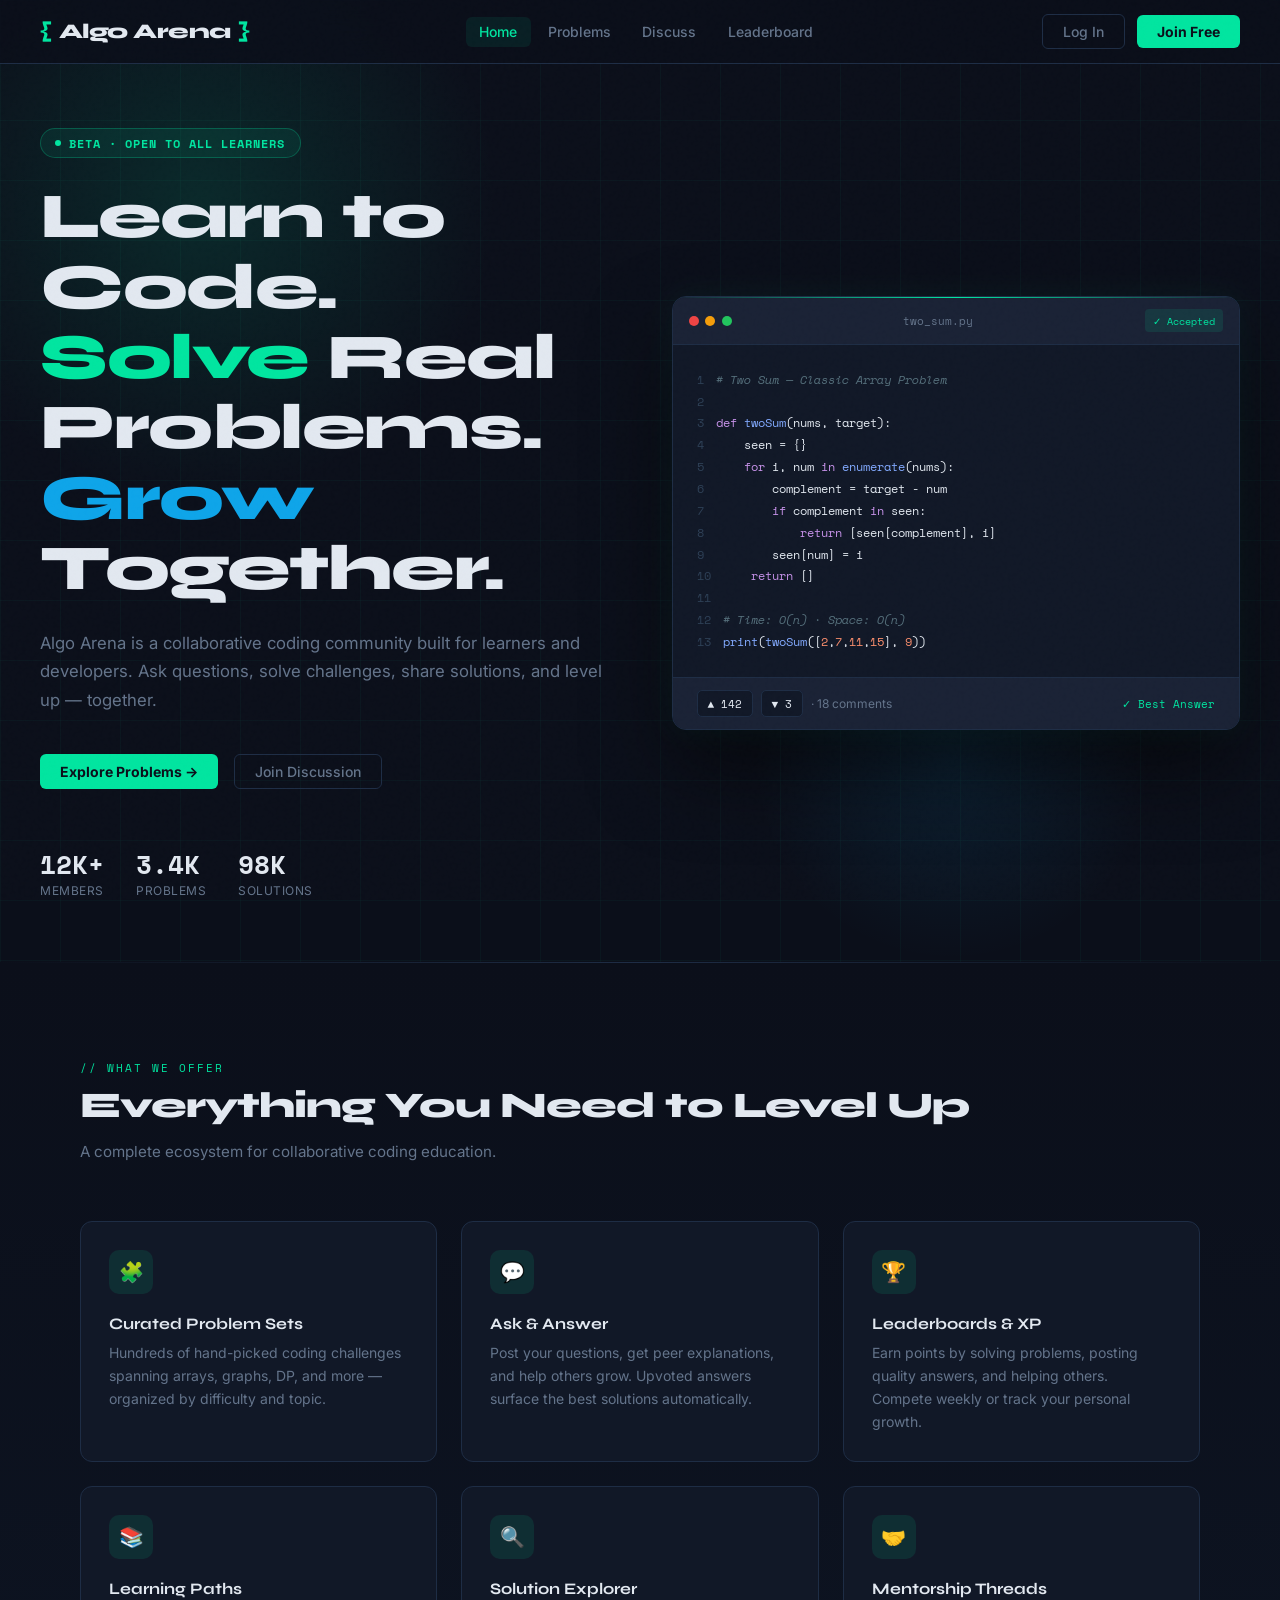
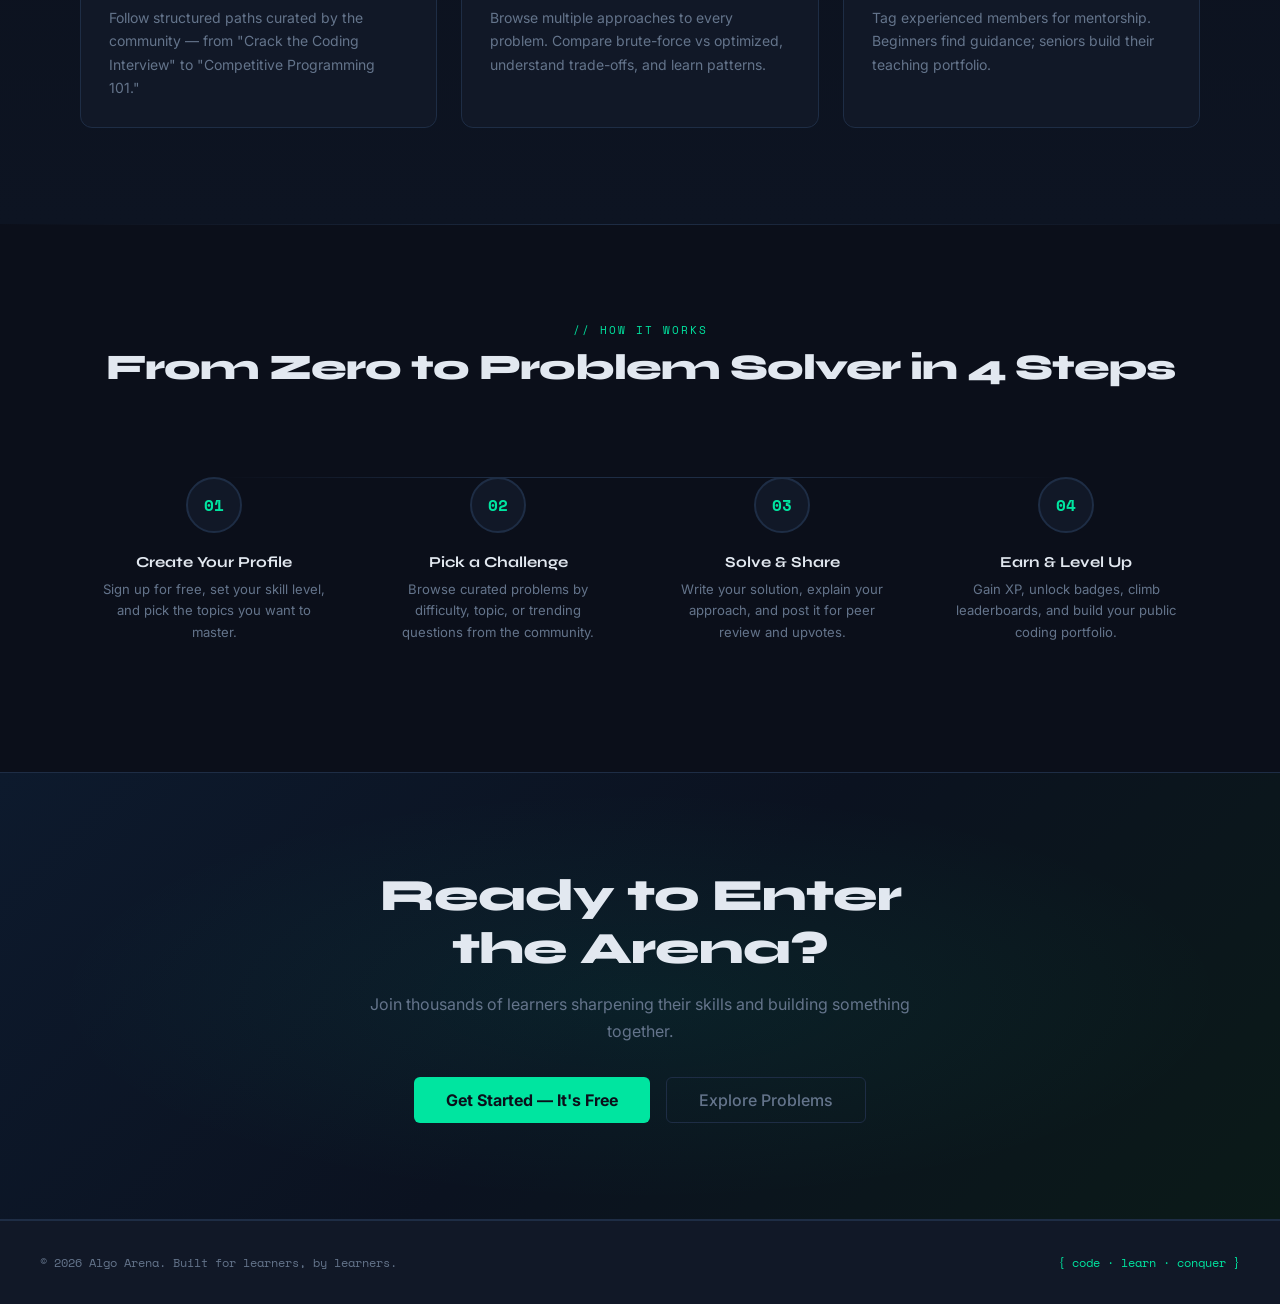
==== index.html @ a16370f0 "Initial commit" ====
<!DOCTYPE html>
<html lang="en">
<head>
  <meta charset="UTF-8"/>
  <meta name="viewport" content="width=device-width, initial-scale=1.0"/>
  <title>Algo Arena — Learn. Code. Conquer.</title>
  <link rel="stylesheet" href="shared.css"/>
  <style>
    /* HERO */
    .hero {
      min-height: 100vh;
      display: flex; align-items: center;
      padding: 8rem 2.5rem 4rem;
      position: relative; overflow: hidden;
    }
    .hero::after {
      content: '';
      position: absolute; inset: 0;
      background-image:
        linear-gradient(rgba(0,229,160,.04) 1px, transparent 1px),
        linear-gradient(90deg, rgba(0,229,160,.04) 1px, transparent 1px);
      background-size: 60px 60px;
      animation: gridShift 20s linear infinite;
    }
    .hero-glow {
      position: absolute; width: 600px; height: 600px; border-radius: 50%;
      background: radial-gradient(circle, rgba(0,229,160,.12) 0%, transparent 70%);
      top: -100px; left: -100px; animation: pulse 6s ease-in-out infinite;
    }
    .hero-glow2 {
      position: absolute; width: 400px; height: 400px; border-radius: 50%;
      background: radial-gradient(circle, rgba(14,165,233,.1) 0%, transparent 70%);
      bottom: 0; right: 10%; animation: pulse 8s ease-in-out infinite reverse;
    }
    .hero-inner {
      position: relative; z-index: 2;
      max-width: 1200px; margin: 0 auto;
      display: grid; grid-template-columns: 1fr 1fr; gap: 4rem; align-items: center;
    }
    .hero-badge {
      display: inline-flex; align-items: center; gap: .5rem;
      background: rgba(0,229,160,.08); border: 1px solid rgba(0,229,160,.25);
      color: var(--accent); padding: .35rem .9rem; border-radius: 99px;
      font-size: .75rem; font-family: 'Space Mono', monospace;
      font-weight: 700; letter-spacing: 1px; text-transform: uppercase;
      margin-bottom: 1.5rem; animation: fadeUp .6s ease both;
    }
    .badge-dot { width: 6px; height: 6px; border-radius: 50%; background: var(--accent); animation: blink 1.5s infinite; }
    h1 {
      font-family: 'Syne', sans-serif;
      font-size: clamp(2.5rem, 5vw, 4rem);
      font-weight: 800; line-height: 1.1; letter-spacing: -1.5px;
      animation: fadeUp .7s ease .1s both;
    }
    h1 .c1 { color: var(--accent); }
    h1 .c2 { color: var(--accent2); }
    .hero-sub {
      color: var(--muted); font-size: 1.05rem; line-height: 1.7;
      margin: 1.5rem 0 2.5rem; animation: fadeUp .7s ease .2s both;
    }
    .hero-cta { display: flex; gap: 1rem; flex-wrap: wrap; animation: fadeUp .7s ease .3s both; }
    .hero-stats {
      display: flex; gap: 2rem; margin-top: 3.5rem;
      animation: fadeUp .7s ease .4s both;
    }
    .stat-num {
      font-family: 'Space Mono', monospace; font-size: 1.6rem;
      font-weight: 700; color: var(--text);
    }
    .stat-label { font-size: .75rem; color: var(--muted); letter-spacing: .5px; text-transform: uppercase; }

    /* CODE CARD */
    .code-card {
      background: var(--surface); border: 1px solid var(--border);
      border-radius: 14px; overflow: hidden;
      box-shadow: var(--card-glow), 0 40px 80px rgba(0,0,0,.5);
      animation: fadeUp .8s ease .2s both; position: relative;
    }
    .code-card::before {
      content: ''; position: absolute; top: 0; left: 0; right: 0; height: 1px;
      background: linear-gradient(90deg, transparent, var(--accent), transparent);
    }
    .code-header {
      display: flex; align-items: center; justify-content: space-between;
      padding: .75rem 1rem; background: var(--surface2); border-bottom: 1px solid var(--border);
    }
    .code-dots { display: flex; gap: .4rem; }
    .code-dot { width: 10px; height: 10px; border-radius: 50%; }
    .dot-r { background: #ef4444; } .dot-y { background: #f59e0b; } .dot-g { background: #22c55e; }
    .code-title { font-family: 'Space Mono', monospace; font-size: .7rem; color: var(--muted); }
    .code-tag {
      font-size: .65rem; font-family: 'Space Mono', monospace;
      background: rgba(0,229,160,.1); color: var(--accent); padding: .2rem .5rem; border-radius: 4px;
    }
    .code-body { padding: 1.5rem; font-family: 'Space Mono', monospace; font-size: .78rem; line-height: 1.75; }
    .ln { color: #2d3f55; margin-right: .75rem; user-select: none; }
    .kw { color: #c792ea; } .fn { color: #82aaff; } .str { color: #c3e88d; }
    .num { color: #f78c6c; } .cm { color: #546e7a; font-style: italic; }
    .code-footer {
      padding: .75rem 1.5rem; background: var(--surface2); border-top: 1px solid var(--border);
      display: flex; align-items: center; justify-content: space-between;
    }
    .vote-bar { display: flex; gap: .5rem; align-items: center; font-size: .75rem; color: var(--muted); }
    .vote-btn {
      display: flex; align-items: center; gap: .25rem;
      background: var(--surface); border: 1px solid var(--border);
      color: var(--text); padding: .25rem .6rem; border-radius: 5px;
      font-size: .7rem; cursor: pointer; font-family: 'Space Mono', monospace; transition: all .2s;
    }
    .vote-btn.up:hover { border-color: var(--accent); color: var(--accent); }
    .vote-btn.down:hover { border-color: var(--danger); color: var(--danger); }
    .accepted-badge { font-size: .7rem; font-family: 'Space Mono', monospace; color: var(--accent); }

    /* FEATURES */
    .features-section { padding: 6rem 2.5rem; background: linear-gradient(180deg, var(--bg) 0%, #0d1422 100%); }
    .features-grid {
      display: grid; grid-template-columns: repeat(3, 1fr); gap: 1.5rem; margin-top: 3.5rem;
    }
    .feature-card {
      background: var(--surface); border: 1px solid var(--border);
      border-radius: 12px; padding: 1.75rem; position: relative; overflow: hidden;
      transition: transform .3s, border-color .3s, box-shadow .3s;
    }
    .feature-card:hover { transform: translateY(-4px); border-color: rgba(0,229,160,.3); box-shadow: var(--card-glow); }
    .feature-card::after {
      content: ''; position: absolute; top: 0; left: 0; right: 0; height: 2px;
      background: linear-gradient(90deg, var(--accent), var(--accent2));
      opacity: 0; transition: opacity .3s;
    }
    .feature-card:hover::after { opacity: 1; }
    .feature-icon {
      width: 44px; height: 44px; background: rgba(0,229,160,.1); border-radius: 10px;
      display: flex; align-items: center; justify-content: center; font-size: 1.25rem; margin-bottom: 1.25rem;
    }
    .feature-card h3 { font-family: 'Syne', sans-serif; font-size: 1rem; font-weight: 700; margin-bottom: .5rem; }
    .feature-card p { color: var(--muted); font-size: .875rem; line-height: 1.65; }

    /* HOW IT WORKS */
    .how-section { padding: 6rem 2.5rem; background: var(--bg); }
    .steps-grid {
      display: grid; grid-template-columns: repeat(4, 1fr); gap: 1rem;
      margin-top: 3.5rem; position: relative;
    }
    .steps-grid::before {
      content: ''; position: absolute; top: 32px; left: 12.5%; right: 12.5%; height: 1px;
      background: linear-gradient(90deg, transparent, var(--border), var(--border), transparent);
    }
    .step-card { text-align: center; padding: 2rem 1.25rem; }
    .step-num {
      width: 56px; height: 56px; border-radius: 50%;
      border: 2px solid var(--border); background: var(--surface);
      display: flex; align-items: center; justify-content: center;
      margin: 0 auto 1.25rem; font-family: 'Space Mono', monospace;
      font-size: 1rem; font-weight: 700; color: var(--accent); position: relative; z-index: 2;
      transition: all .3s;
    }
    .step-card:hover .step-num {
      background: var(--accent); color: var(--bg); border-color: var(--accent);
      box-shadow: 0 0 24px rgba(0,229,160,.4);
    }
    .step-card h3 { font-family: 'Syne', sans-serif; font-size: .95rem; font-weight: 700; margin-bottom: .5rem; }
    .step-card p { font-size: .82rem; color: var(--muted); line-height: 1.65; }

    /* CTA */
    .cta-section {
      padding: 6rem 2.5rem;
      background: linear-gradient(135deg, #0d1a2d 0%, #0b1220 50%, #0b1a18 100%);
      border-top: 1px solid var(--border); border-bottom: 1px solid var(--border);
      text-align: center; position: relative; overflow: hidden;
    }
    .cta-section::before {
      content: ''; position: absolute; inset: 0;
      background: radial-gradient(ellipse at center, rgba(0,229,160,.07) 0%, transparent 65%);
    }
    .cta-inner { position: relative; z-index: 2; max-width: 600px; margin: 0 auto; }
    .cta-section h2 {
      font-family: 'Syne', sans-serif; font-size: clamp(1.75rem, 3.5vw, 3rem);
      font-weight: 800; letter-spacing: -1px; margin-bottom: 1rem;
    }
    .cta-section p { color: var(--muted); font-size: 1rem; line-height: 1.7; margin-bottom: 2rem; }
    .cta-buttons { display: flex; gap: 1rem; justify-content: center; flex-wrap: wrap; }

    @media (max-width: 900px) {
      .hero-inner { grid-template-columns: 1fr; }
      .features-grid { grid-template-columns: 1fr; }
      .steps-grid { grid-template-columns: 1fr 1fr; }
      .steps-grid::before { display: none; }
    }
  </style>
</head>
<body>

<nav>
  <a href="index.html" class="nav-logo"><span class="bracket">{</span>Algo Arena<span class="bracket">}</span></a>
  <ul class="nav-links">
    <li><a href="index.html" class="active">Home</a></li>
    <li><a href="problems.html">Problems</a></li>
    <li><a href="discussions.html">Discuss</a></li>
    <li><a href="leaderboard.html">Leaderboard</a></li>
  </ul>
  <div class="nav-actions">
    <a href="login.html" class="btn btn-ghost">Log In</a>
    <a href="login.html" class="btn btn-primary">Join Free</a>
  </div>
</nav>

<!-- HERO -->
<section class="hero">
  <div class="hero-glow"></div>
  <div class="hero-glow2"></div>
  <div class="hero-inner">
    <div>
      <div class="hero-badge"><span class="badge-dot"></span> Beta · Open to All Learners</div>
      <h1>Learn to Code.<br><span class="c1">Solve</span> Real Problems.<br><span class="c2">Grow</span> Together.</h1>
      <p class="hero-sub">Algo Arena is a collaborative coding community built for learners and developers. Ask questions, solve challenges, share solutions, and level up — together.</p>
      <div class="hero-cta">
        <a href="problems.html" class="btn btn-primary">Explore Problems →</a>
        <a href="discussions.html" class="btn btn-ghost">Join Discussion</a>
      </div>
      <div class="hero-stats">
        <div><div class="stat-num">12K+</div><div class="stat-label">Members</div></div>
        <div><div class="stat-num">3.4K</div><div class="stat-label">Problems</div></div>
        <div><div class="stat-num">98K</div><div class="stat-label">Solutions</div></div>
      </div>
    </div>
    <div class="code-card">
      <div class="code-header">
        <div class="code-dots"><div class="code-dot dot-r"></div><div class="code-dot dot-y"></div><div class="code-dot dot-g"></div></div>
        <span class="code-title">two_sum.py</span>
        <span class="code-tag">✓ Accepted</span>
      </div>
      <div class="code-body">
        <div><span class="ln">1</span><span class="cm"># Two Sum — Classic Array Problem</span></div>
        <div><span class="ln">2</span></div>
        <div><span class="ln">3</span><span class="kw">def </span><span class="fn">twoSum</span>(nums, target):</div>
        <div><span class="ln">4</span>&nbsp;&nbsp;&nbsp;&nbsp;seen = {}</div>
        <div><span class="ln">5</span>&nbsp;&nbsp;&nbsp;&nbsp;<span class="kw">for </span>i, num <span class="kw">in </span><span class="fn">enumerate</span>(nums):</div>
        <div><span class="ln">6</span>&nbsp;&nbsp;&nbsp;&nbsp;&nbsp;&nbsp;&nbsp;&nbsp;complement = target - num</div>
        <div><span class="ln">7</span>&nbsp;&nbsp;&nbsp;&nbsp;&nbsp;&nbsp;&nbsp;&nbsp;<span class="kw">if </span>complement <span class="kw">in </span>seen:</div>
        <div><span class="ln">8</span>&nbsp;&nbsp;&nbsp;&nbsp;&nbsp;&nbsp;&nbsp;&nbsp;&nbsp;&nbsp;&nbsp;&nbsp;<span class="kw">return </span>[seen[complement], i]</div>
        <div><span class="ln">9</span>&nbsp;&nbsp;&nbsp;&nbsp;&nbsp;&nbsp;&nbsp;&nbsp;seen[num] = i</div>
        <div><span class="ln">10</span>&nbsp;&nbsp;&nbsp;&nbsp;<span class="kw">return </span>[]</div>
        <div><span class="ln">11</span></div>
        <div><span class="ln">12</span><span class="cm"># Time: O(n) · Space: O(n)</span></div>
        <div><span class="ln">13</span><span class="fn">print</span>(<span class="fn">twoSum</span>([<span class="num">2</span>,<span class="num">7</span>,<span class="num">11</span>,<span class="num">15</span>], <span class="num">9</span>))</div>
      </div>
      <div class="code-footer">
        <div class="vote-bar">
          <button class="vote-btn up">▲ 142</button>
          <button class="vote-btn down">▼ 3</button>
          <span>· 18 comments</span>
        </div>
        <div class="accepted-badge">✓ Best Answer</div>
      </div>
    </div>
  </div>
</section>

<div class="divider"></div>

<!-- FEATURES -->
<section class="features-section">
  <div class="container">
    <div class="section-label">// What We Offer</div>
    <h2 class="section-title">Everything You Need to Level Up</h2>
    <p class="section-sub">A complete ecosystem for collaborative coding education.</p>
    <div class="features-grid">
      <div class="feature-card"><div class="feature-icon">🧩</div><h3>Curated Problem Sets</h3><p>Hundreds of hand-picked coding challenges spanning arrays, graphs, DP, and more — organized by difficulty and topic.</p></div>
      <div class="feature-card"><div class="feature-icon">💬</div><h3>Ask & Answer</h3><p>Post your questions, get peer explanations, and help others grow. Upvoted answers surface the best solutions automatically.</p></div>
      <div class="feature-card"><div class="feature-icon">🏆</div><h3>Leaderboards & XP</h3><p>Earn points by solving problems, posting quality answers, and helping others. Compete weekly or track your personal growth.</p></div>
      <div class="feature-card"><div class="feature-icon">📚</div><h3>Learning Paths</h3><p>Follow structured paths curated by the community — from "Crack the Coding Interview" to "Competitive Programming 101."</p></div>
      <div class="feature-card"><div class="feature-icon">🔍</div><h3>Solution Explorer</h3><p>Browse multiple approaches to every problem. Compare brute-force vs optimized, understand trade-offs, and learn patterns.</p></div>
      <div class="feature-card"><div class="feature-icon">🤝</div><h3>Mentorship Threads</h3><p>Tag experienced members for mentorship. Beginners find guidance; seniors build their teaching portfolio.</p></div>
    </div>
  </div>
</section>

<div class="divider"></div>

<!-- HOW IT WORKS -->
<section class="how-section">
  <div class="container" style="text-align:center">
    <div class="section-label">// How It Works</div>
    <h2 class="section-title">From Zero to Problem Solver in 4 Steps</h2>
    <div class="steps-grid">
      <div class="step-card"><div class="step-num">01</div><h3>Create Your Profile</h3><p>Sign up for free, set your skill level, and pick the topics you want to master.</p></div>
      <div class="step-card"><div class="step-num">02</div><h3>Pick a Challenge</h3><p>Browse curated problems by difficulty, topic, or trending questions from the community.</p></div>
      <div class="step-card"><div class="step-num">03</div><h3>Solve & Share</h3><p>Write your solution, explain your approach, and post it for peer review and upvotes.</p></div>
      <div class="step-card"><div class="step-num">04</div><h3>Earn & Level Up</h3><p>Gain XP, unlock badges, climb leaderboards, and build your public coding portfolio.</p></div>
    </div>
  </div>
</section>

<!-- CTA -->
<div class="cta-section">
  <div class="cta-inner">
    <h2>Ready to Enter the Arena?</h2>
    <p>Join thousands of learners sharpening their skills and building something together.</p>
    <div class="cta-buttons">
      <a href="login.html" class="btn btn-primary" style="padding:.75rem 2rem;font-size:1rem;">Get Started — It's Free</a>
      <a href="problems.html" class="btn btn-ghost" style="padding:.75rem 2rem;font-size:1rem;">Explore Problems</a>
    </div>
  </div>
</div>

<footer>
  <div class="footer-bottom">
    <span>© 2026 Algo Arena. Built for learners, by learners.</span>
    <span style="color:var(--accent);">{ code · learn · conquer }</span>
  </div>
</footer>

</body>
</html>
---- shared.css ----
/* ─── GOOGLE FONTS ─────────────────────────── */
@import url('https://fonts.googleapis.com/css2?family=Space+Mono:wght@400;700&family=Syne:wght@400;600;700;800&family=Inter:wght@300;400;500&display=swap');

/* ─── RESET & VARIABLES ─────────────────────── */
*, *::before, *::after { margin: 0; padding: 0; box-sizing: border-box; }

:root {
  --bg:        #0b0f1a;
  --surface:   #111827;
  --surface2:  #1a2235;
  --border:    #1e2d45;
  --accent:    #00e5a0;
  --accent2:   #0ea5e9;
  --accent3:   #f59e0b;
  --danger:    #ef4444;
  --success:   #22c55e;
  --text:      #e2e8f0;
  --muted:     #64748b;
  --card-glow: 0 0 30px rgba(0,229,160,.06);
}

html { scroll-behavior: smooth; }

body {
  font-family: 'Inter', sans-serif;
  background: var(--bg);
  color: var(--text);
  overflow-x: hidden;
  min-height: 100vh;
}

::-webkit-scrollbar { width: 6px; }
::-webkit-scrollbar-track { background: var(--bg); }
::-webkit-scrollbar-thumb { background: var(--border); border-radius: 3px; }

body::before {
  content: '';
  position: fixed; inset: 0;
  background-image: url("data:image/svg+xml,%3Csvg viewBox='0 0 256 256' xmlns='http://www.w3.org/2000/svg'%3E%3Cfilter id='n'%3E%3CfeTurbulence type='fractalNoise' baseFrequency='0.9' numOctaves='4' stitchTiles='stitch'/%3E%3C/filter%3E%3Crect width='100%25' height='100%25' filter='url(%23n)' opacity='0.04'/%3E%3C/svg%3E");
  pointer-events: none; z-index: 9999; opacity: .4;
}

/* ─── NAV ──────────────────────────────────── */
nav {
  position: fixed; top: 0; left: 0; right: 0;
  z-index: 100;
  display: flex; align-items: center; justify-content: space-between;
  padding: 0 2.5rem;
  height: 64px;
  background: rgba(11,15,26,.9);
  backdrop-filter: blur(16px);
  border-bottom: 1px solid var(--border);
}

.nav-logo {
  font-family: 'Syne', sans-serif;
  font-weight: 800;
  font-size: 1.3rem;
  letter-spacing: -.5px;
  text-decoration: none;
  color: var(--text);
  display: flex; align-items: center; gap: .4rem;
}
.nav-logo .bracket { color: var(--accent); }

.nav-links {
  display: flex; align-items: center; gap: .25rem;
  list-style: none;
}
.nav-links a {
  color: var(--muted);
  text-decoration: none;
  font-size: .875rem;
  font-weight: 500;
  padding: .4rem .85rem;
  border-radius: 6px;
  transition: all .2s;
}
.nav-links a:hover { color: var(--text); background: var(--surface2); }
.nav-links a.active { color: var(--accent); background: rgba(0,229,160,.08); }

.nav-actions { display: flex; gap: .75rem; align-items: center; }

/* ─── BUTTONS ──────────────────────────────── */
.btn {
  display: inline-flex; align-items: center; gap: .4rem;
  padding: .5rem 1.25rem;
  border-radius: 6px;
  font-size: .875rem;
  font-weight: 500;
  cursor: pointer;
  text-decoration: none;
  transition: all .2s;
  border: none;
  font-family: 'Inter', sans-serif;
}
.btn-ghost {
  background: transparent;
  color: var(--muted);
  border: 1px solid var(--border);
}
.btn-ghost:hover { color: var(--text); border-color: var(--muted); }
.btn-primary {
  background: var(--accent);
  color: #0b0f1a;
  font-weight: 700;
}
.btn-primary:hover { background: #00ffb3; box-shadow: 0 0 20px rgba(0,229,160,.3); }
.btn-outline {
  background: transparent;
  color: var(--accent);
  border: 1px solid var(--accent);
}
.btn-outline:hover { background: rgba(0,229,160,.08); }
.btn-danger {
  background: rgba(239,68,68,.1);
  color: var(--danger);
  border: 1px solid rgba(239,68,68,.3);
}
.btn-danger:hover { background: rgba(239,68,68,.2); }

/* ─── PAGE WRAPPER ─────────────────────────── */
.page { padding-top: 80px; min-height: 100vh; }

/* ─── SECTION ──────────────────────────────── */
.container { max-width: 1200px; margin: 0 auto; padding: 0 2.5rem; }

/* ─── TAGS / BADGES ────────────────────────── */
.difficulty {
  padding: .2rem .6rem;
  border-radius: 4px;
  font-size: .7rem;
  font-family: 'Space Mono', monospace;
  font-weight: 700;
}
.easy   { background: rgba(34,197,94,.12);  color: #22c55e; }
.medium { background: rgba(245,158,11,.12); color: #f59e0b; }
.hard   { background: rgba(239,68,68,.12);  color: #ef4444; }

.tag {
  font-size: .65rem;
  padding: .15rem .5rem;
  border-radius: 4px;
  background: rgba(14,165,233,.1);
  color: var(--accent2);
  font-family: 'Space Mono', monospace;
}

/* ─── DIVIDER ──────────────────────────────── */
.divider {
  height: 1px;
  background: linear-gradient(90deg, transparent, var(--border), transparent);
  margin: 0;
}

/* ─── SECTION LABEL ────────────────────────── */
.section-label {
  font-family: 'Space Mono', monospace;
  font-size: .7rem;
  color: var(--accent);
  letter-spacing: 2px;
  text-transform: uppercase;
  margin-bottom: .5rem;
}
.section-title {
  font-family: 'Syne', sans-serif;
  font-size: clamp(1.5rem, 3vw, 2.25rem);
  font-weight: 800;
  letter-spacing: -1px;
  margin-bottom: .75rem;
}
.section-sub {
  color: var(--muted);
  font-size: .95rem;
  line-height: 1.7;
}

/* ─── CARDS ────────────────────────────────── */
.card {
  background: var(--surface);
  border: 1px solid var(--border);
  border-radius: 12px;
  overflow: hidden;
  transition: border-color .3s, box-shadow .3s, transform .3s;
}
.card:hover {
  border-color: rgba(0,229,160,.25);
  box-shadow: var(--card-glow);
}

/* ─── FOOTER ───────────────────────────────── */
footer {
  background: var(--surface);
  border-top: 1px solid var(--border);
  padding: 2rem 2.5rem;
  margin-top: auto;
}
.footer-bottom {
  max-width: 1200px; margin: 0 auto;
  display: flex; justify-content: space-between; align-items: center;
  font-size: .78rem; color: var(--muted);
  font-family: 'Space Mono', monospace;
}

/* ─── ANIMATIONS ───────────────────────────── */
@keyframes fadeUp {
  from { opacity: 0; transform: translateY(20px); }
  to   { opacity: 1; transform: translateY(0); }
}
@keyframes fadeIn {
  from { opacity: 0; }
  to   { opacity: 1; }
}
@keyframes pulse {
  0%, 100% { transform: scale(1); opacity: 1; }
  50%       { transform: scale(1.1); opacity: .7; }
}
@keyframes blink { 0%,100%{opacity:1} 50%{opacity:.3} }
@keyframes gridShift {
  0%   { transform: translateY(0); }
  100% { transform: translateY(60px); }
}

/* ─── MOBILE ───────────────────────────────── */
@media (max-width: 768px) {
  nav { padding: 0 1.25rem; }
  .nav-links { display: none; }
  .container { padding: 0 1.25rem; }
}
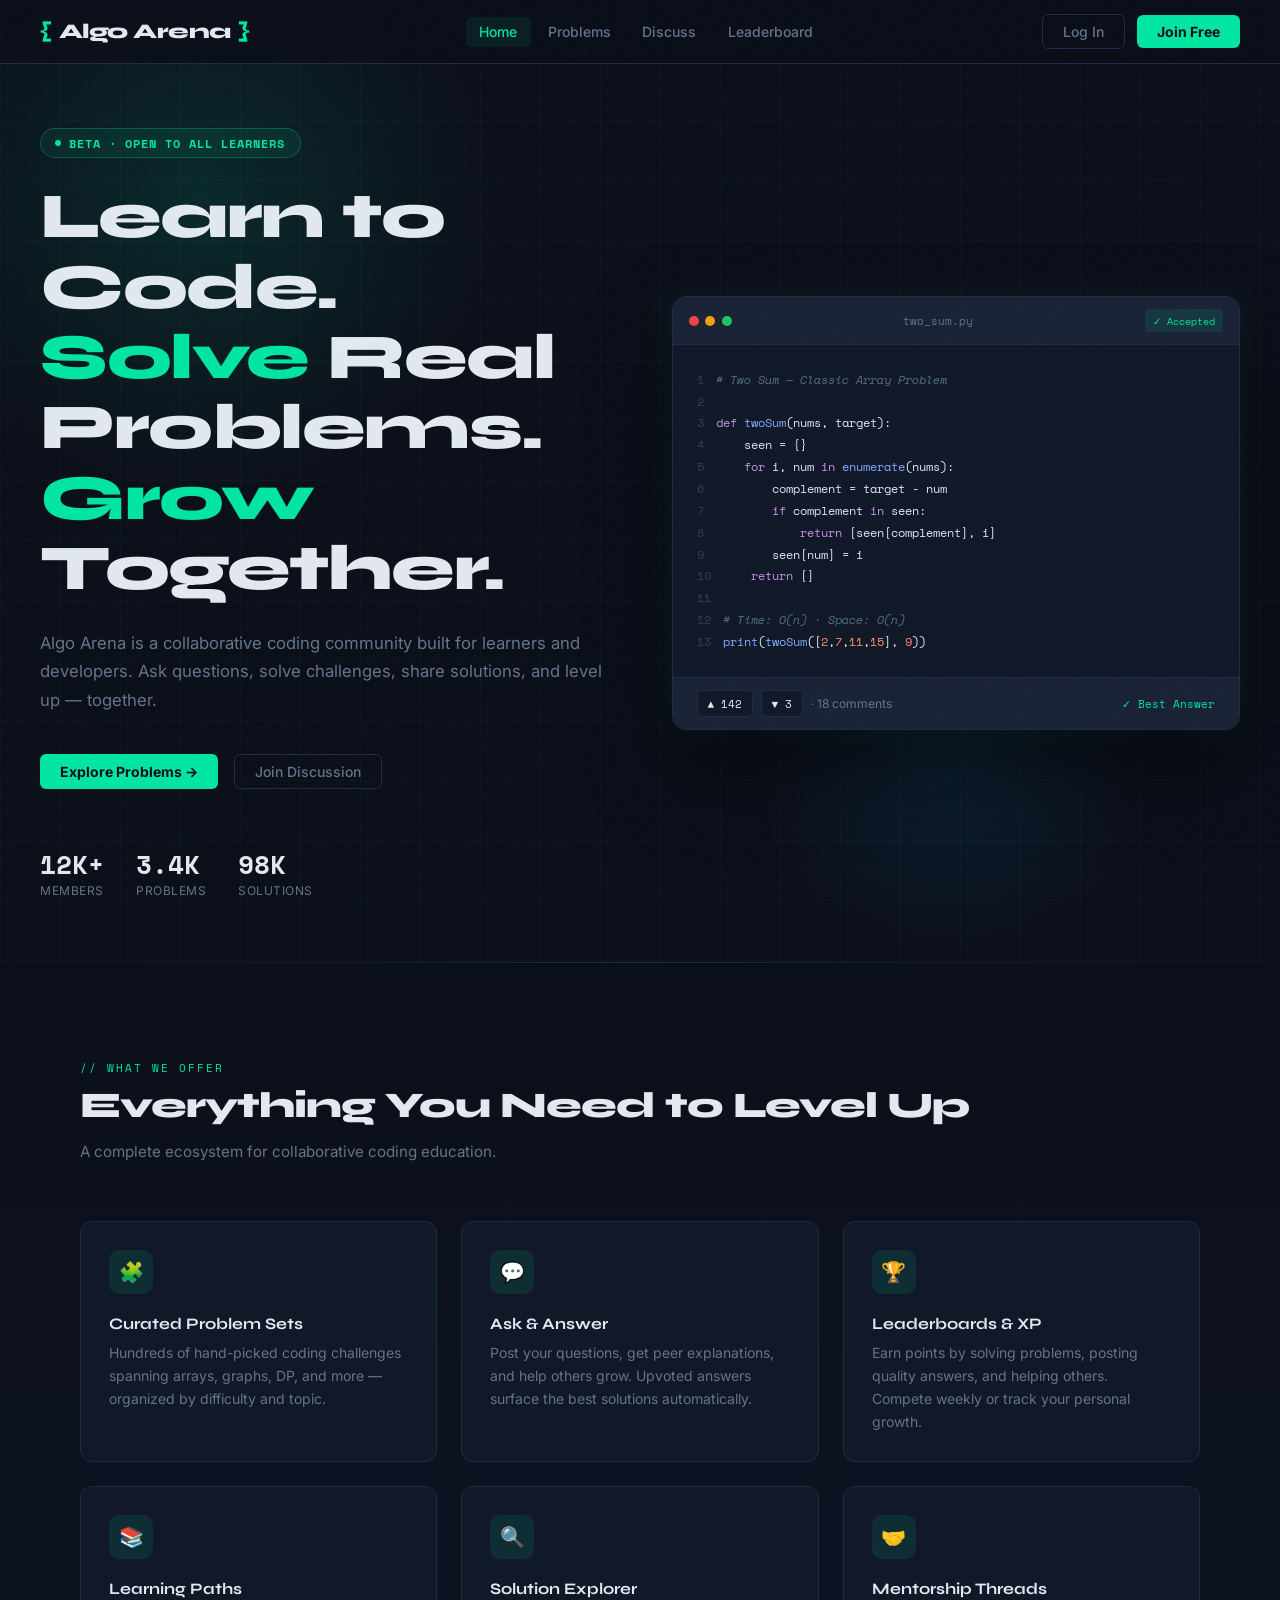
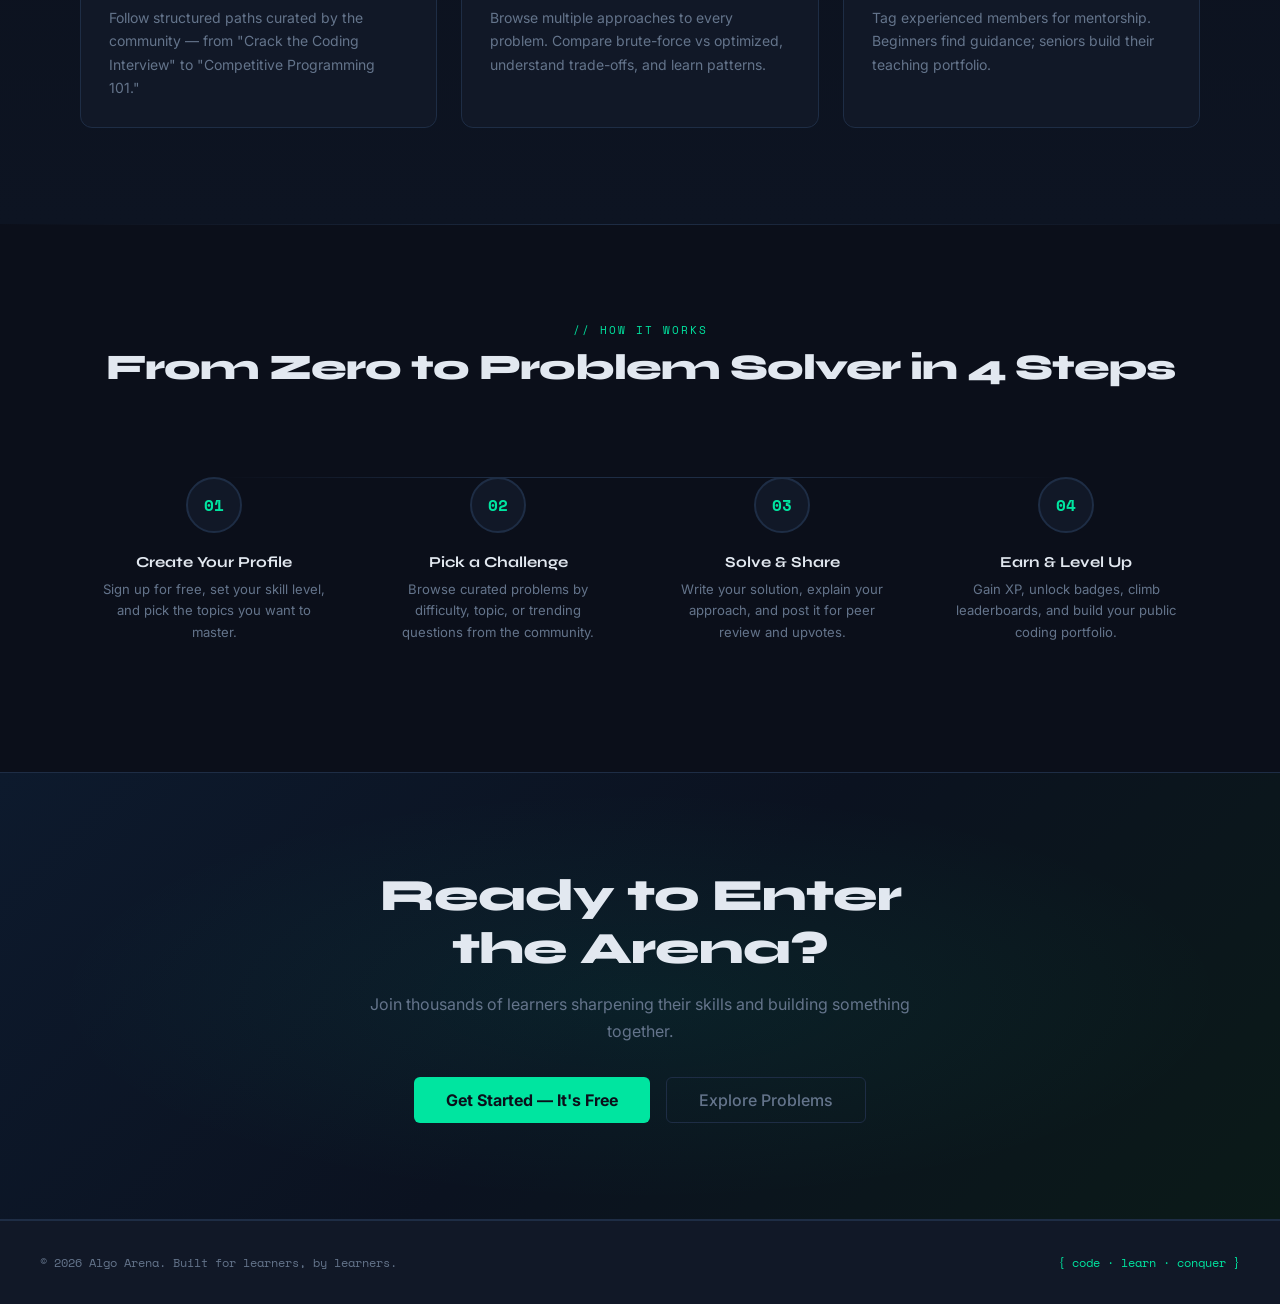
==== commit b18a1e51: "Update index.html" ====
--- a/index.html
+++ b/index.html
@@ -9,13 +9,16 @@
     /* HERO */
     .hero {
       min-height: 100vh;
-      display: flex; align-items: center;
+      display: flex; 
+      align-items: center;
       padding: 8rem 2.5rem 4rem;
-      position: relative; overflow: hidden;
+      position: relative; 
+      overflow: hidden;
     }
     .hero::after {
       content: '';
-      position: absolute; inset: 0;
+      position: absolute; 
+      inset: 0;
       background-image:
         linear-gradient(rgba(0,229,160,.04) 1px, transparent 1px),
         linear-gradient(90deg, rgba(0,229,160,.04) 1px, transparent 1px);
@@ -23,89 +26,140 @@
       animation: gridShift 20s linear infinite;
     }
     .hero-glow {
-      position: absolute; width: 600px; height: 600px; border-radius: 50%;
+      position: absolute; 
+      width: 600px; 
+      height: 600px; 
+      border-radius: 50%;
       background: radial-gradient(circle, rgba(0,229,160,.12) 0%, transparent 70%);
-      top: -100px; left: -100px; animation: pulse 6s ease-in-out infinite;
+      top: -100px; 
+      left: -100px; 
+      animation: pulse 6s ease-in-out infinite;
     }
     .hero-glow2 {
-      position: absolute; width: 400px; height: 400px; border-radius: 50%;
+      position: absolute; 
+      width: 400px; 
+      height: 400px; 
+      border-radius: 50%;
       background: radial-gradient(circle, rgba(14,165,233,.1) 0%, transparent 70%);
-      bottom: 0; right: 10%; animation: pulse 8s ease-in-out infinite reverse;
+      bottom: 0; 
+      right: 10%; 
+      animation: pulse 8s ease-in-out infinite reverse;
     }
     .hero-inner {
-      position: relative; z-index: 2;
-      max-width: 1200px; margin: 0 auto;
-      display: grid; grid-template-columns: 1fr 1fr; gap: 4rem; align-items: center;
+      position: relative; 
+      z-index: 2;
+      max-width: 1200px; 
+      margin: 0 auto;
+      display: grid; 
+      grid-template-columns: 1fr 1fr; gap: 4rem; 
+      align-items: center;
     }
     .hero-badge {
-      display: inline-flex; align-items: center; gap: .5rem;
-      background: rgba(0,229,160,.08); border: 1px solid rgba(0,229,160,.25);
-      color: var(--accent); padding: .35rem .9rem; border-radius: 99px;
-      font-size: .75rem; font-family: 'Space Mono', monospace;
-      font-weight: 700; letter-spacing: 1px; text-transform: uppercase;
-      margin-bottom: 1.5rem; animation: fadeUp .6s ease both;
-    }
-    .badge-dot { width: 6px; height: 6px; border-radius: 50%; background: var(--accent); animation: blink 1.5s infinite; }
+      display: inline-flex; 
+      align-items: center; 
+      gap: .5rem;
+      background: rgba(0,229,160,.08); 
+      border: 1px solid rgba(0,229,160,.25);
+      color: var(--accent); 
+      padding: .35rem .9rem; 
+      border-radius: 99px;
+      font-size: .75rem; 
+      font-family: 'Space Mono', monospace;
+      font-weight: 700; 
+      letter-spacing: 1px; 
+      text-transform: uppercase;
+      margin-bottom: 1.5rem; 
+      animation: fadeUp .6s ease both;
+    }
+    .badge-dot { width: 6px; height: 6px; border-radius: 50%; background: var(--accent);}
     h1 {
       font-family: 'Syne', sans-serif;
       font-size: clamp(2.5rem, 5vw, 4rem);
-      font-weight: 800; line-height: 1.1; letter-spacing: -1.5px;
+      font-weight: 800; 
+      line-height: 1.1; 
+      letter-spacing: -1.5px;
       animation: fadeUp .7s ease .1s both;
     }
     h1 .c1 { color: var(--accent); }
-    h1 .c2 { color: var(--accent2); }
+    h1 .c2 { color: var(--accent); }
     .hero-sub {
-      color: var(--muted); font-size: 1.05rem; line-height: 1.7;
-      margin: 1.5rem 0 2.5rem; animation: fadeUp .7s ease .2s both;
+      color: var(--muted); 
+      font-size: 1.05rem; 
+      line-height: 1.7;
+      margin: 1.5rem 0 2.5rem; 
+      animation: fadeUp .7s ease .2s both;
     }
     .hero-cta { display: flex; gap: 1rem; flex-wrap: wrap; animation: fadeUp .7s ease .3s both; }
     .hero-stats {
-      display: flex; gap: 2rem; margin-top: 3.5rem;
+      display: flex; 
+      gap: 2rem; 
+      margin-top: 3.5rem;
       animation: fadeUp .7s ease .4s both;
     }
     .stat-num {
-      font-family: 'Space Mono', monospace; font-size: 1.6rem;
-      font-weight: 700; color: var(--text);
+      font-family: 'Space Mono', monospace; 
+      font-size: 1.6rem;
+      font-weight: 700; 
+      color: var(--text);
     }
     .stat-label { font-size: .75rem; color: var(--muted); letter-spacing: .5px; text-transform: uppercase; }
 
     /* CODE CARD */
     .code-card {
-      background: var(--surface); border: 1px solid var(--border);
-      border-radius: 14px; overflow: hidden;
+      background: var(--surface); 
+      border: 1px solid var(--border);
+      border-radius: 14px; 
+      overflow: hidden;
       box-shadow: var(--card-glow), 0 40px 80px rgba(0,0,0,.5);
-      animation: fadeUp .8s ease .2s both; position: relative;
-    }
-    .code-card::before {
-      content: ''; position: absolute; top: 0; left: 0; right: 0; height: 1px;
-      background: linear-gradient(90deg, transparent, var(--accent), transparent);
+      animation: fadeUp .8s ease .2s both; 
+      position: relative;
     }
     .code-header {
-      display: flex; align-items: center; justify-content: space-between;
-      padding: .75rem 1rem; background: var(--surface2); border-bottom: 1px solid var(--border);
+      display: flex; 
+      align-items: center; 
+      justify-content: space-between;
+      padding: .75rem 1rem; 
+      background: var(--surface2); 
+      border-bottom: 1px solid var(--border);
     }
     .code-dots { display: flex; gap: .4rem; }
     .code-dot { width: 10px; height: 10px; border-radius: 50%; }
     .dot-r { background: #ef4444; } .dot-y { background: #f59e0b; } .dot-g { background: #22c55e; }
     .code-title { font-family: 'Space Mono', monospace; font-size: .7rem; color: var(--muted); }
     .code-tag {
-      font-size: .65rem; font-family: 'Space Mono', monospace;
-      background: rgba(0,229,160,.1); color: var(--accent); padding: .2rem .5rem; border-radius: 4px;
+      font-size: .65rem; 
+      font-family: 'Space Mono', monospace;
+      background: rgba(0,229,160,.1); 
+      color: var(--accent); 
+      padding: .2rem .5rem; 
+      border-radius: 4px;
     }
     .code-body { padding: 1.5rem; font-family: 'Space Mono', monospace; font-size: .78rem; line-height: 1.75; }
     .ln { color: #2d3f55; margin-right: .75rem; user-select: none; }
     .kw { color: #c792ea; } .fn { color: #82aaff; } .str { color: #c3e88d; }
     .num { color: #f78c6c; } .cm { color: #546e7a; font-style: italic; }
     .code-footer {
-      padding: .75rem 1.5rem; background: var(--surface2); border-top: 1px solid var(--border);
-      display: flex; align-items: center; justify-content: space-between;
+      padding: .75rem 1.5rem; 
+      background: var(--surface2); 
+      border-top: 1px solid var(--border);
+      display: flex; 
+      align-items: center; 
+      justify-content: space-between;
     }
     .vote-bar { display: flex; gap: .5rem; align-items: center; font-size: .75rem; color: var(--muted); }
     .vote-btn {
-      display: flex; align-items: center; gap: .25rem;
-      background: var(--surface); border: 1px solid var(--border);
-      color: var(--text); padding: .25rem .6rem; border-radius: 5px;
-      font-size: .7rem; cursor: pointer; font-family: 'Space Mono', monospace; transition: all .2s;
+      display: flex; 
+      align-items: center; 
+      gap: .25rem;
+      background: var(--surface); 
+      border: 1px solid var(--border);
+      color: var(--text); 
+      padding: .25rem .6rem; 
+      border-radius: 5px;
+      font-size: .7rem; 
+      cursor: pointer; 
+      font-family: 'Space Mono', monospace; 
+      transition: all .2s;
     }
     .vote-btn.up:hover { border-color: var(--accent); color: var(--accent); }
     .vote-btn.down:hover { border-color: var(--danger); color: var(--danger); }
@@ -117,20 +171,37 @@
       display: grid; grid-template-columns: repeat(3, 1fr); gap: 1.5rem; margin-top: 3.5rem;
     }
     .feature-card {
-      background: var(--surface); border: 1px solid var(--border);
-      border-radius: 12px; padding: 1.75rem; position: relative; overflow: hidden;
+      background: var(--surface); 
+      border: 1px solid var(--border);
+      border-radius: 12px; 
+      padding: 1.75rem; 
+      position: relative; 
+      overflow: hidden;
       transition: transform .3s, border-color .3s, box-shadow .3s;
     }
     .feature-card:hover { transform: translateY(-4px); border-color: rgba(0,229,160,.3); box-shadow: var(--card-glow); }
     .feature-card::after {
-      content: ''; position: absolute; top: 0; left: 0; right: 0; height: 2px;
+      content: ''; 
+      position: absolute; 
+      top: 0; 
+      left: 0; 
+      right: 0; 
+      height: 2px;
       background: linear-gradient(90deg, var(--accent), var(--accent2));
-      opacity: 0; transition: opacity .3s;
+      opacity: 0; 
+      transition: opacity .3s;
     }
     .feature-card:hover::after { opacity: 1; }
     .feature-icon {
-      width: 44px; height: 44px; background: rgba(0,229,160,.1); border-radius: 10px;
-      display: flex; align-items: center; justify-content: center; font-size: 1.25rem; margin-bottom: 1.25rem;
+      width: 44px; 
+      height: 44px; 
+      background: rgba(0,229,160,.1); 
+      border-radius: 10px;
+      display: flex; 
+      align-items: center; 
+      justify-content: center; 
+      font-size: 1.25rem; 
+      margin-bottom: 1.25rem;
     }
     .feature-card h3 { font-family: 'Syne', sans-serif; font-size: 1rem; font-weight: 700; margin-bottom: .5rem; }
     .feature-card p { color: var(--muted); font-size: .875rem; line-height: 1.65; }
@@ -138,24 +209,44 @@
     /* HOW IT WORKS */
     .how-section { padding: 6rem 2.5rem; background: var(--bg); }
     .steps-grid {
-      display: grid; grid-template-columns: repeat(4, 1fr); gap: 1rem;
-      margin-top: 3.5rem; position: relative;
+      display: grid; 
+      grid-template-columns: repeat(4, 1fr); 
+      gap: 1rem;
+      margin-top: 3.5rem; 
+      position: relative;
     }
     .steps-grid::before {
-      content: ''; position: absolute; top: 32px; left: 12.5%; right: 12.5%; height: 1px;
+      content: ''; 
+      position: absolute; 
+      top: 32px; 
+      left: 12.5%; 
+      right: 12.5%; 
+      height: 1px;
       background: linear-gradient(90deg, transparent, var(--border), var(--border), transparent);
     }
     .step-card { text-align: center; padding: 2rem 1.25rem; }
     .step-num {
-      width: 56px; height: 56px; border-radius: 50%;
-      border: 2px solid var(--border); background: var(--surface);
-      display: flex; align-items: center; justify-content: center;
-      margin: 0 auto 1.25rem; font-family: 'Space Mono', monospace;
-      font-size: 1rem; font-weight: 700; color: var(--accent); position: relative; z-index: 2;
+      width: 56px; 
+      height: 56px; 
+      border-radius: 50%;
+      border: 2px solid var(--border); 
+      background: var(--surface);
+      display: flex; 
+      align-items: center; 
+      justify-content: center;
+      margin: 0 auto 1.25rem; 
+      font-family: 'Space Mono', monospace;
+      font-size: 1rem; 
+      font-weight: 700; 
+      color: var(--accent); 
+      position: relative; 
+      z-index: 2;
       transition: all .3s;
     }
     .step-card:hover .step-num {
-      background: var(--accent); color: var(--bg); border-color: var(--accent);
+      background: var(--accent); 
+      color: var(--bg); 
+      border-color: var(--accent);
       box-shadow: 0 0 24px rgba(0,229,160,.4);
     }
     .step-card h3 { font-family: 'Syne', sans-serif; font-size: .95rem; font-weight: 700; margin-bottom: .5rem; }
@@ -165,17 +256,25 @@
     .cta-section {
       padding: 6rem 2.5rem;
       background: linear-gradient(135deg, #0d1a2d 0%, #0b1220 50%, #0b1a18 100%);
-      border-top: 1px solid var(--border); border-bottom: 1px solid var(--border);
-      text-align: center; position: relative; overflow: hidden;
+      border-top: 1px solid var(--border); 
+      border-bottom: 1px solid var(--border);
+      text-align: center; 
+      position: relative; 
+      overflow: hidden;
     }
     .cta-section::before {
-      content: ''; position: absolute; inset: 0;
+      content: ''; 
+      position: absolute; 
+      inset: 0;
       background: radial-gradient(ellipse at center, rgba(0,229,160,.07) 0%, transparent 65%);
     }
     .cta-inner { position: relative; z-index: 2; max-width: 600px; margin: 0 auto; }
     .cta-section h2 {
-      font-family: 'Syne', sans-serif; font-size: clamp(1.75rem, 3.5vw, 3rem);
-      font-weight: 800; letter-spacing: -1px; margin-bottom: 1rem;
+      font-family: 'Syne', sans-serif; 
+      font-size: clamp(1.75rem, 3.5vw, 3rem);
+      font-weight: 800; 
+      letter-spacing: -1px; 
+      margin-bottom: 1rem;
     }
     .cta-section p { color: var(--muted); font-size: 1rem; line-height: 1.7; margin-bottom: 2rem; }
     .cta-buttons { display: flex; gap: 1rem; justify-content: center; flex-wrap: wrap; }
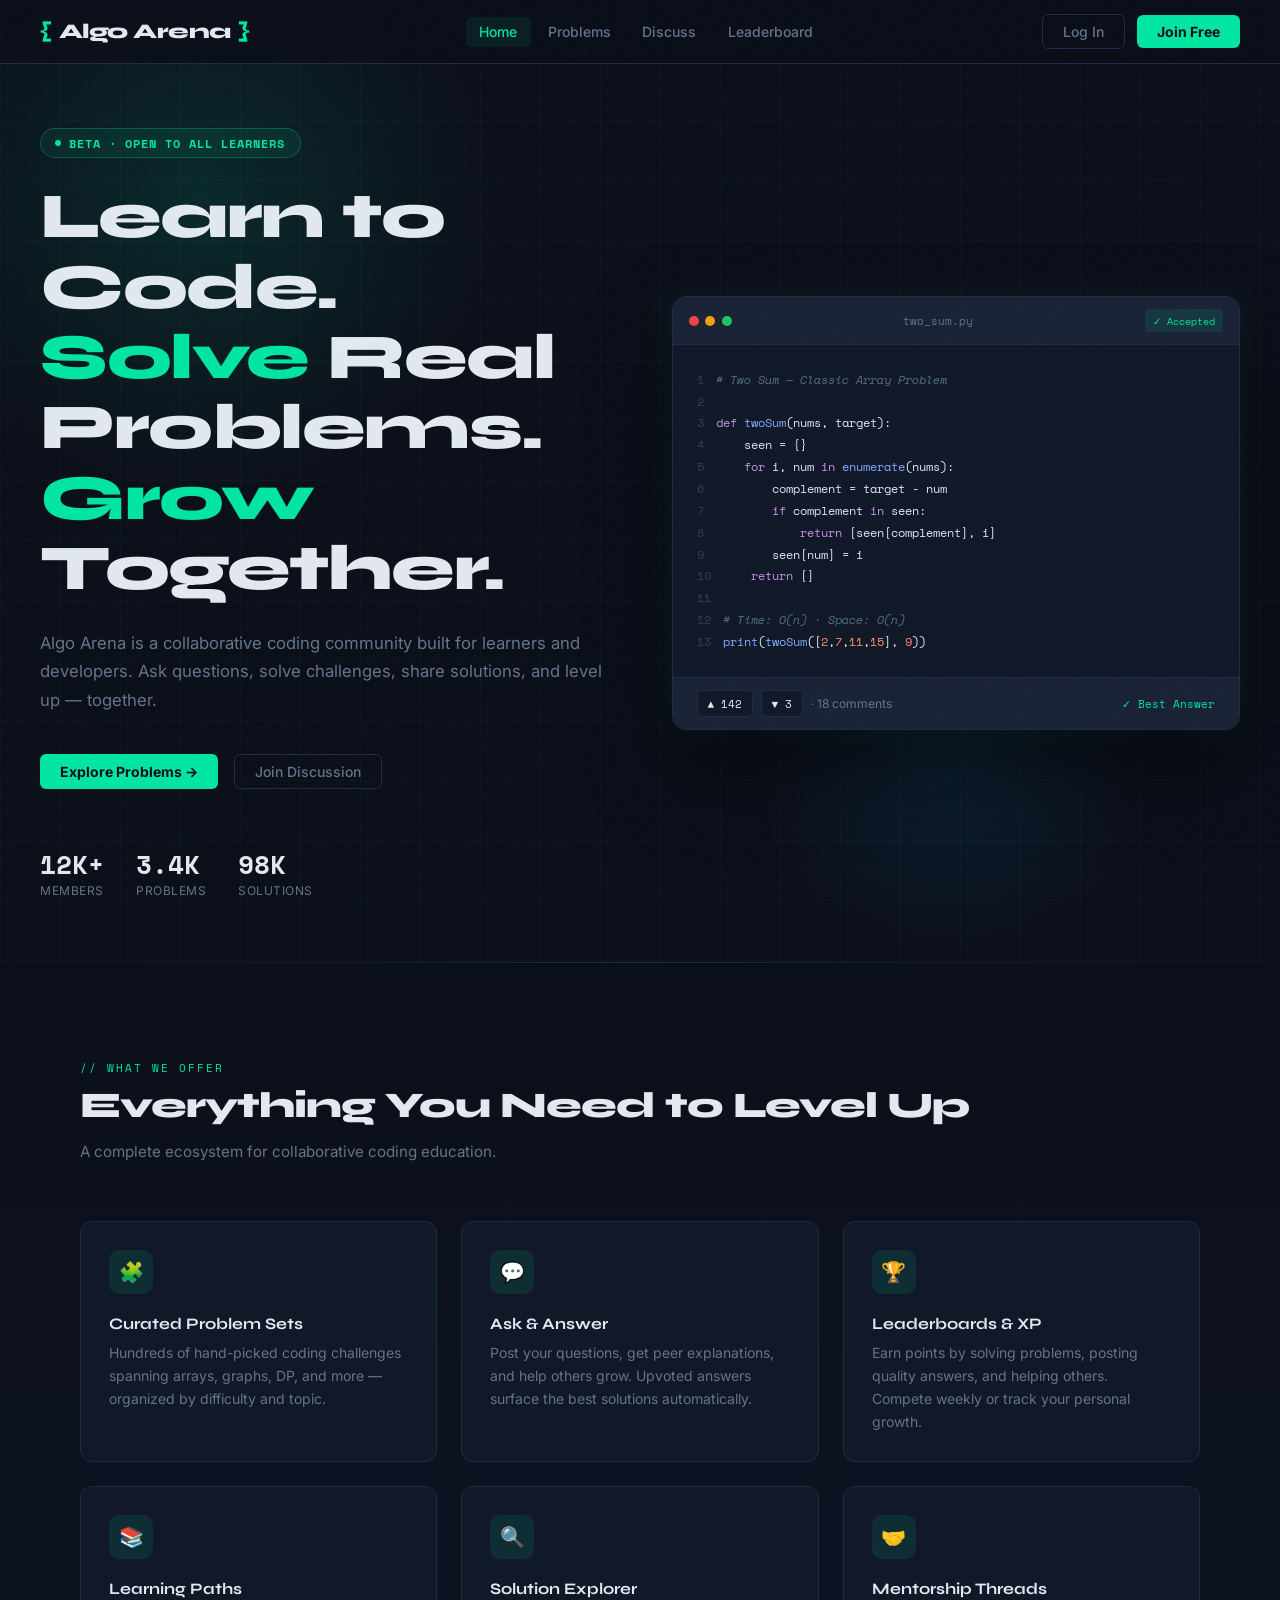
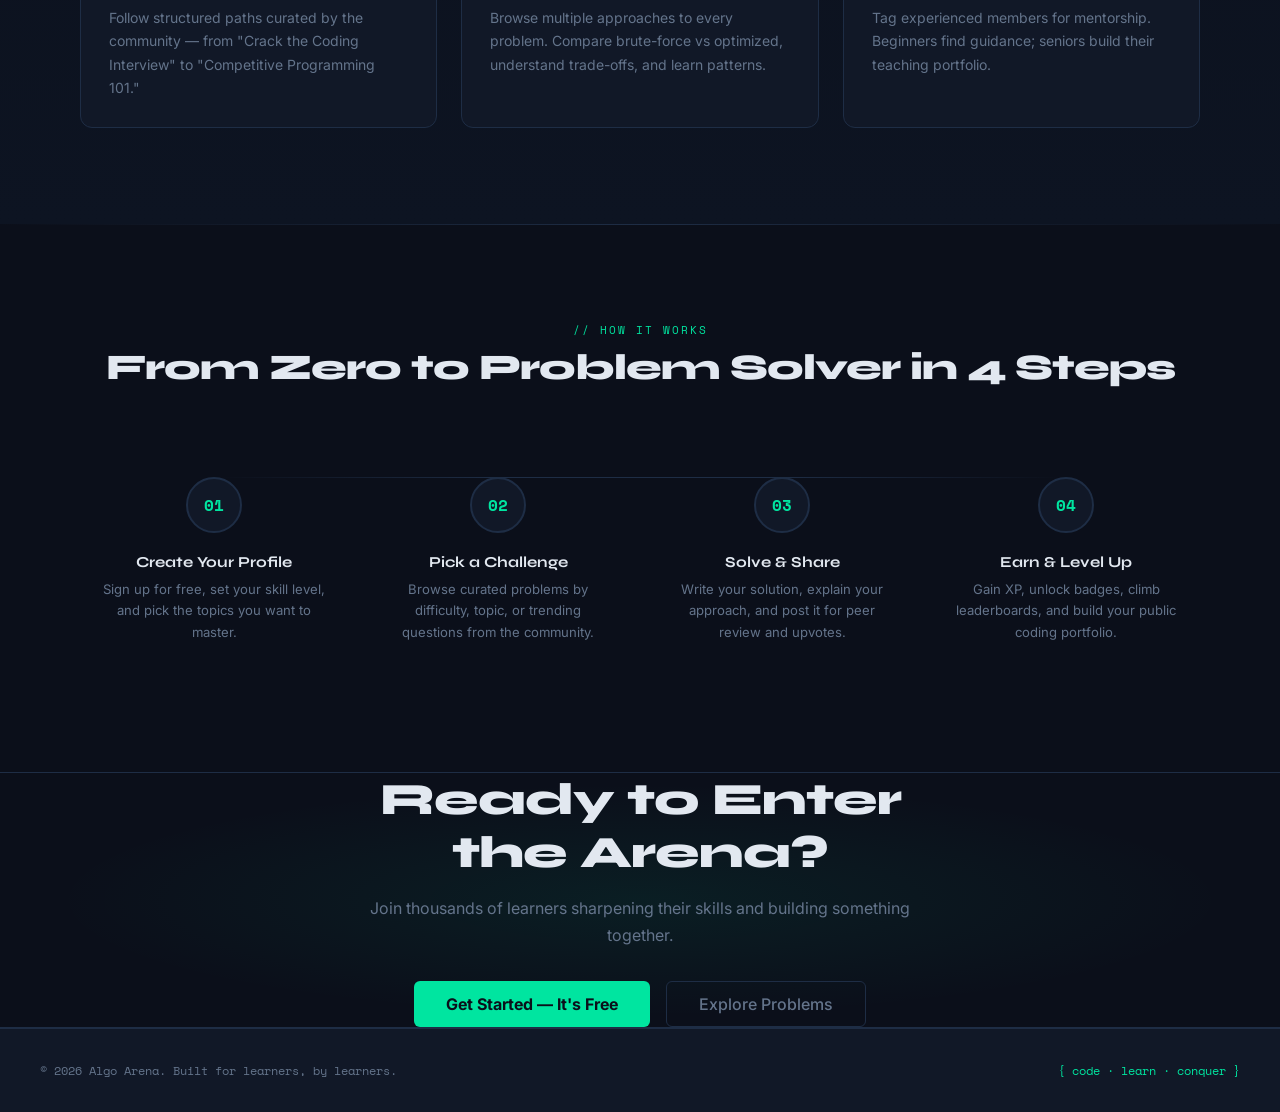
==== commit 2dde4dd3: "Update index.html" ====
--- a/index.html
+++ b/index.html
@@ -254,8 +254,7 @@
 
     /* CTA */
     .cta-section {
-      padding: 6rem 2.5rem;
-      background: linear-gradient(135deg, #0d1a2d 0%, #0b1220 50%, #0b1a18 100%);
+      background: var(--bg);
       border-top: 1px solid var(--border); 
       border-bottom: 1px solid var(--border);
       text-align: center; 
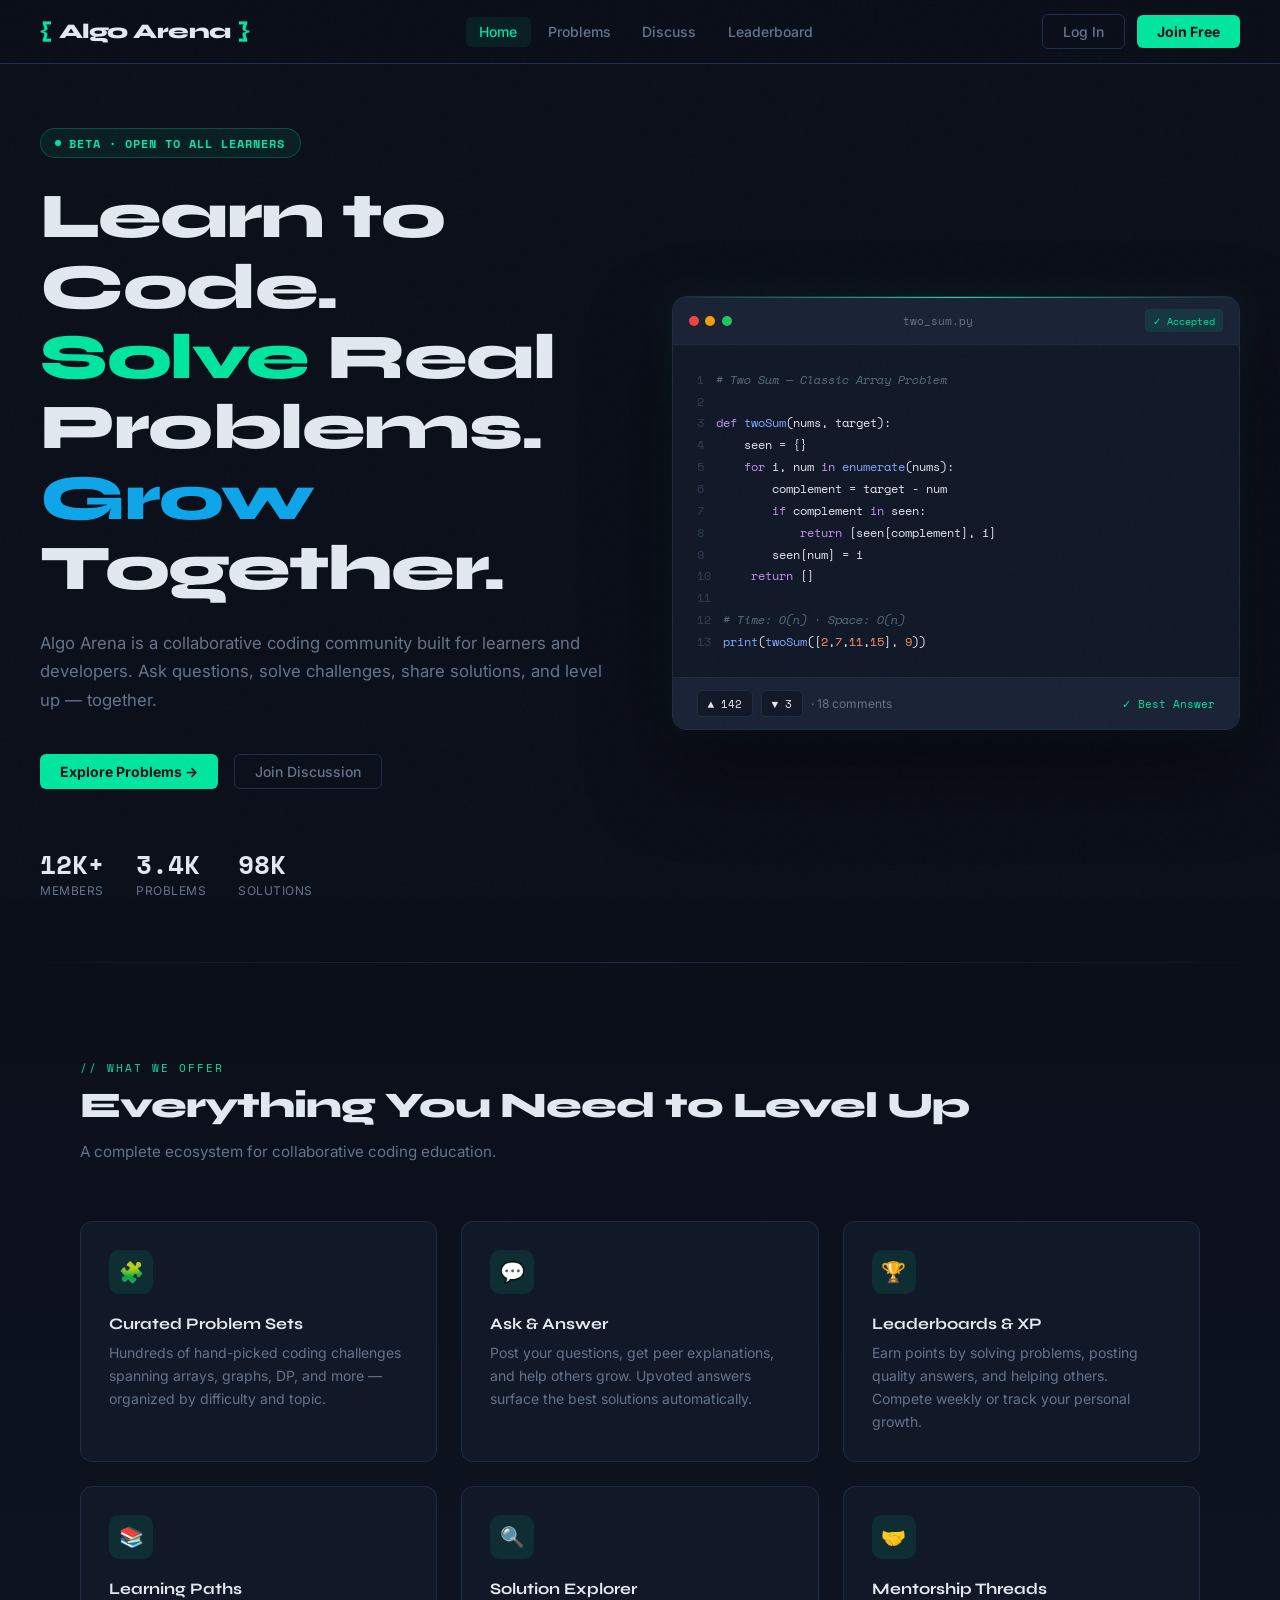
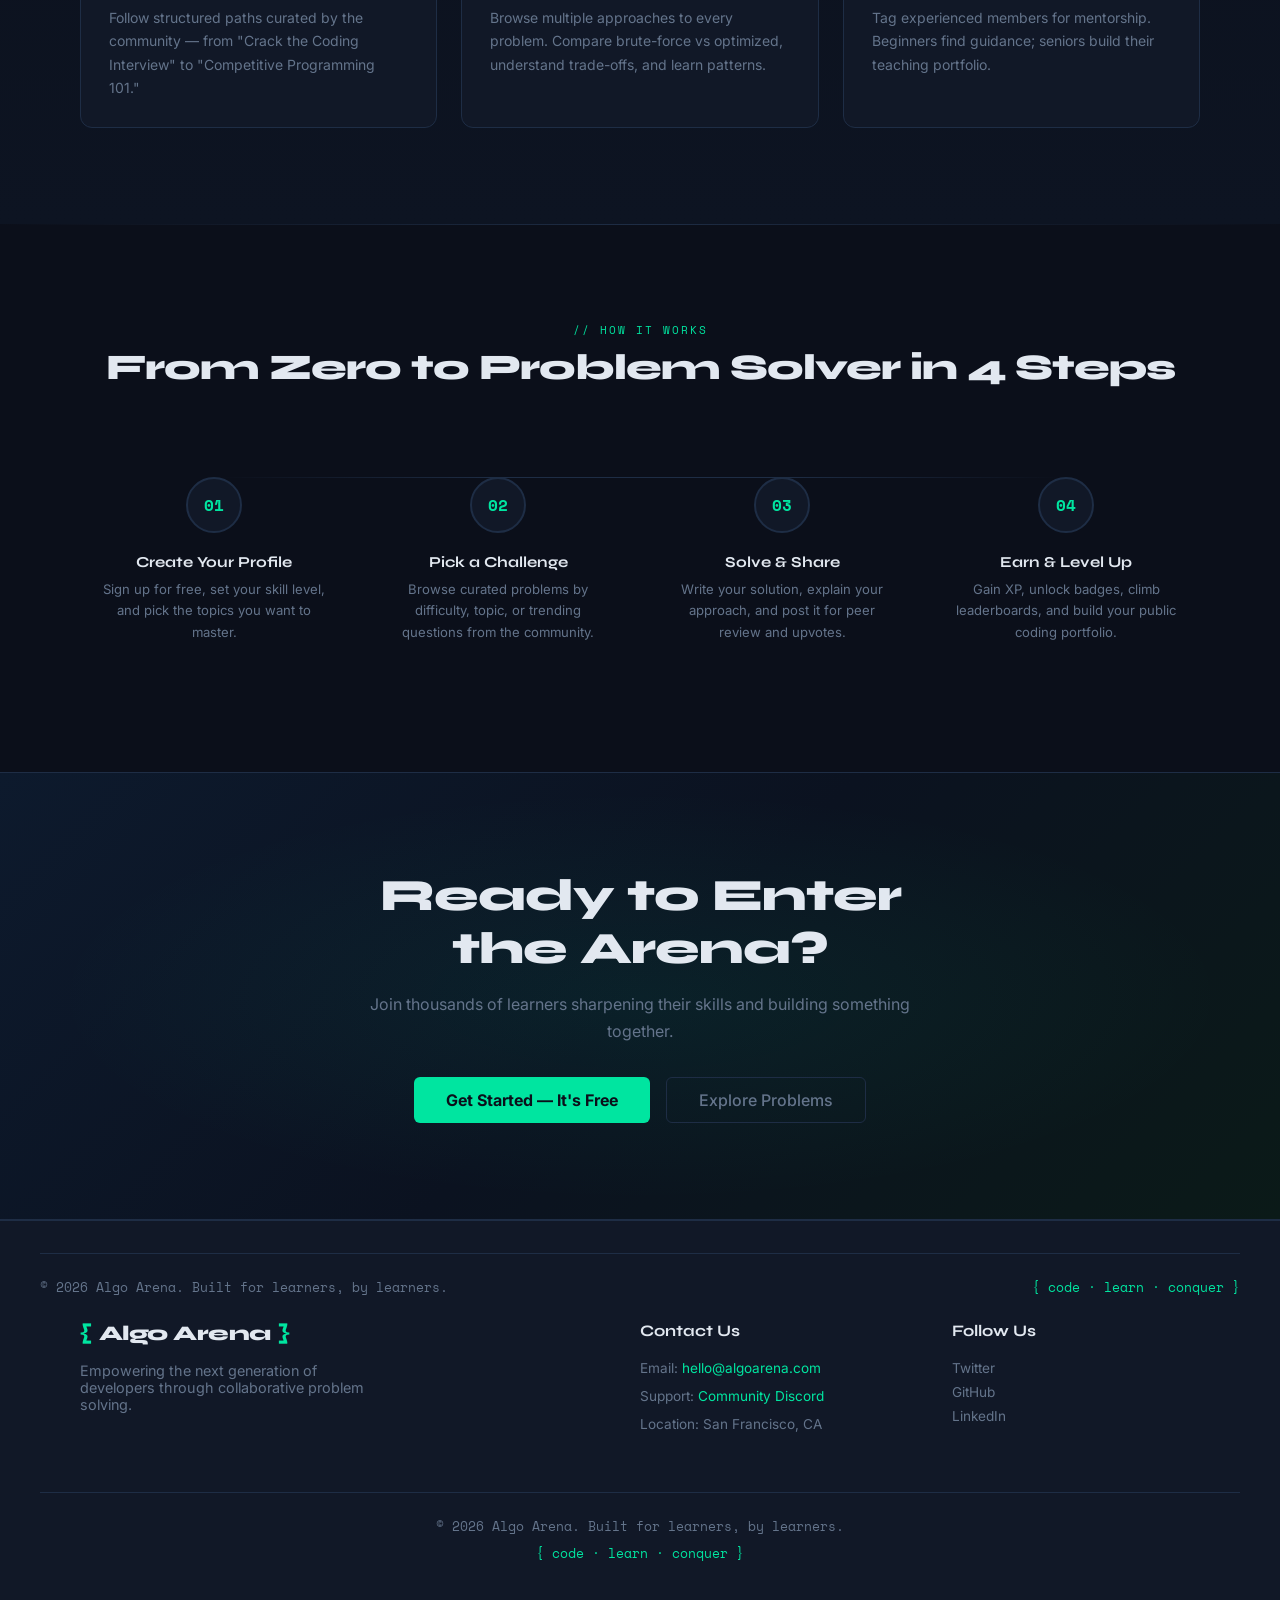
==== commit a5b60af8: "updated files" ====
--- a/index.html
+++ b/index.html
@@ -9,157 +9,85 @@
     /* HERO */
     .hero {
       min-height: 100vh;
-      display: flex; 
-      align-items: center;
+      display: flex; align-items: center;
       padding: 8rem 2.5rem 4rem;
-      position: relative; 
-      overflow: hidden;
-    }
-    .hero::after {
-      content: '';
-      position: absolute; 
-      inset: 0;
-      background-image:
-        linear-gradient(rgba(0,229,160,.04) 1px, transparent 1px),
-        linear-gradient(90deg, rgba(0,229,160,.04) 1px, transparent 1px);
-      background-size: 60px 60px;
-      animation: gridShift 20s linear infinite;
-    }
-    .hero-glow {
-      position: absolute; 
-      width: 600px; 
-      height: 600px; 
-      border-radius: 50%;
-      background: radial-gradient(circle, rgba(0,229,160,.12) 0%, transparent 70%);
-      top: -100px; 
-      left: -100px; 
-      animation: pulse 6s ease-in-out infinite;
-    }
-    .hero-glow2 {
-      position: absolute; 
-      width: 400px; 
-      height: 400px; 
-      border-radius: 50%;
-      background: radial-gradient(circle, rgba(14,165,233,.1) 0%, transparent 70%);
-      bottom: 0; 
-      right: 10%; 
-      animation: pulse 8s ease-in-out infinite reverse;
-    }
+      position: relative; overflow: hidden;
+    }
+    
     .hero-inner {
-      position: relative; 
-      z-index: 2;
-      max-width: 1200px; 
-      margin: 0 auto;
-      display: grid; 
-      grid-template-columns: 1fr 1fr; gap: 4rem; 
-      align-items: center;
+      position: relative; z-index: 2;
+      max-width: 1200px; margin: 0 auto;
+      display: grid; grid-template-columns: 1fr 1fr; gap: 4rem; align-items: center;
     }
     .hero-badge {
-      display: inline-flex; 
-      align-items: center; 
-      gap: .5rem;
-      background: rgba(0,229,160,.08); 
-      border: 1px solid rgba(0,229,160,.25);
-      color: var(--accent); 
-      padding: .35rem .9rem; 
-      border-radius: 99px;
-      font-size: .75rem; 
-      font-family: 'Space Mono', monospace;
-      font-weight: 700; 
-      letter-spacing: 1px; 
-      text-transform: uppercase;
-      margin-bottom: 1.5rem; 
-      animation: fadeUp .6s ease both;
-    }
-    .badge-dot { width: 6px; height: 6px; border-radius: 50%; background: var(--accent);}
+      display: inline-flex; align-items: center; gap: .5rem;
+      background: rgba(0,229,160,.08); border: 1px solid rgba(0,229,160,.25);
+      color: var(--accent); padding: .35rem .9rem; border-radius: 99px;
+      font-size: .75rem; font-family: 'Space Mono', monospace;
+      font-weight: 700; letter-spacing: 1px; text-transform: uppercase;
+      margin-bottom: 1.5rem; animation: fadeUp .6s ease both;
+    }
+    .badge-dot { width: 6px; height: 6px; border-radius: 50%; background: var(--accent); animation: blink 1.5s infinite; }
     h1 {
       font-family: 'Syne', sans-serif;
       font-size: clamp(2.5rem, 5vw, 4rem);
-      font-weight: 800; 
-      line-height: 1.1; 
-      letter-spacing: -1.5px;
+      font-weight: 800; line-height: 1.1; letter-spacing: -1.5px;
       animation: fadeUp .7s ease .1s both;
     }
     h1 .c1 { color: var(--accent); }
-    h1 .c2 { color: var(--accent); }
+    h1 .c2 { color: var(--accent2); }
     .hero-sub {
-      color: var(--muted); 
-      font-size: 1.05rem; 
-      line-height: 1.7;
-      margin: 1.5rem 0 2.5rem; 
-      animation: fadeUp .7s ease .2s both;
+      color: var(--muted); font-size: 1.05rem; line-height: 1.7;
+      margin: 1.5rem 0 2.5rem; animation: fadeUp .7s ease .2s both;
     }
     .hero-cta { display: flex; gap: 1rem; flex-wrap: wrap; animation: fadeUp .7s ease .3s both; }
     .hero-stats {
-      display: flex; 
-      gap: 2rem; 
-      margin-top: 3.5rem;
+      display: flex; gap: 2rem; margin-top: 3.5rem;
       animation: fadeUp .7s ease .4s both;
     }
     .stat-num {
-      font-family: 'Space Mono', monospace; 
-      font-size: 1.6rem;
-      font-weight: 700; 
-      color: var(--text);
+      font-family: 'Space Mono', monospace; font-size: 1.6rem;
+      font-weight: 700; color: var(--text);
     }
     .stat-label { font-size: .75rem; color: var(--muted); letter-spacing: .5px; text-transform: uppercase; }
 
     /* CODE CARD */
     .code-card {
-      background: var(--surface); 
-      border: 1px solid var(--border);
-      border-radius: 14px; 
-      overflow: hidden;
+      background: var(--surface); border: 1px solid var(--border);
+      border-radius: 14px; overflow: hidden;
       box-shadow: var(--card-glow), 0 40px 80px rgba(0,0,0,.5);
-      animation: fadeUp .8s ease .2s both; 
-      position: relative;
+      animation: fadeUp .8s ease .2s both; position: relative;
+    }
+    .code-card::before {
+      content: ''; position: absolute; top: 0; left: 0; right: 0; height: 1px;
+      background: linear-gradient(90deg, transparent, var(--accent), transparent);
     }
     .code-header {
-      display: flex; 
-      align-items: center; 
-      justify-content: space-between;
-      padding: .75rem 1rem; 
-      background: var(--surface2); 
-      border-bottom: 1px solid var(--border);
+      display: flex; align-items: center; justify-content: space-between;
+      padding: .75rem 1rem; background: var(--surface2); border-bottom: 1px solid var(--border);
     }
     .code-dots { display: flex; gap: .4rem; }
     .code-dot { width: 10px; height: 10px; border-radius: 50%; }
     .dot-r { background: #ef4444; } .dot-y { background: #f59e0b; } .dot-g { background: #22c55e; }
     .code-title { font-family: 'Space Mono', monospace; font-size: .7rem; color: var(--muted); }
     .code-tag {
-      font-size: .65rem; 
-      font-family: 'Space Mono', monospace;
-      background: rgba(0,229,160,.1); 
-      color: var(--accent); 
-      padding: .2rem .5rem; 
-      border-radius: 4px;
+      font-size: .65rem; font-family: 'Space Mono', monospace;
+      background: rgba(0,229,160,.1); color: var(--accent); padding: .2rem .5rem; border-radius: 4px;
     }
     .code-body { padding: 1.5rem; font-family: 'Space Mono', monospace; font-size: .78rem; line-height: 1.75; }
     .ln { color: #2d3f55; margin-right: .75rem; user-select: none; }
     .kw { color: #c792ea; } .fn { color: #82aaff; } .str { color: #c3e88d; }
     .num { color: #f78c6c; } .cm { color: #546e7a; font-style: italic; }
     .code-footer {
-      padding: .75rem 1.5rem; 
-      background: var(--surface2); 
-      border-top: 1px solid var(--border);
-      display: flex; 
-      align-items: center; 
-      justify-content: space-between;
+      padding: .75rem 1.5rem; background: var(--surface2); border-top: 1px solid var(--border);
+      display: flex; align-items: center; justify-content: space-between;
     }
     .vote-bar { display: flex; gap: .5rem; align-items: center; font-size: .75rem; color: var(--muted); }
     .vote-btn {
-      display: flex; 
-      align-items: center; 
-      gap: .25rem;
-      background: var(--surface); 
-      border: 1px solid var(--border);
-      color: var(--text); 
-      padding: .25rem .6rem; 
-      border-radius: 5px;
-      font-size: .7rem; 
-      cursor: pointer; 
-      font-family: 'Space Mono', monospace; 
-      transition: all .2s;
+      display: flex; align-items: center; gap: .25rem;
+      background: var(--surface); border: 1px solid var(--border);
+      color: var(--text); padding: .25rem .6rem; border-radius: 5px;
+      font-size: .7rem; cursor: pointer; font-family: 'Space Mono', monospace; transition: all .2s;
     }
     .vote-btn.up:hover { border-color: var(--accent); color: var(--accent); }
     .vote-btn.down:hover { border-color: var(--danger); color: var(--danger); }
@@ -171,37 +99,20 @@
       display: grid; grid-template-columns: repeat(3, 1fr); gap: 1.5rem; margin-top: 3.5rem;
     }
     .feature-card {
-      background: var(--surface); 
-      border: 1px solid var(--border);
-      border-radius: 12px; 
-      padding: 1.75rem; 
-      position: relative; 
-      overflow: hidden;
+      background: var(--surface); border: 1px solid var(--border);
+      border-radius: 12px; padding: 1.75rem; position: relative; overflow: hidden;
       transition: transform .3s, border-color .3s, box-shadow .3s;
     }
     .feature-card:hover { transform: translateY(-4px); border-color: rgba(0,229,160,.3); box-shadow: var(--card-glow); }
     .feature-card::after {
-      content: ''; 
-      position: absolute; 
-      top: 0; 
-      left: 0; 
-      right: 0; 
-      height: 2px;
+      content: ''; position: absolute; top: 0; left: 0; right: 0; height: 2px;
       background: linear-gradient(90deg, var(--accent), var(--accent2));
-      opacity: 0; 
-      transition: opacity .3s;
+      opacity: 0; transition: opacity .3s;
     }
     .feature-card:hover::after { opacity: 1; }
     .feature-icon {
-      width: 44px; 
-      height: 44px; 
-      background: rgba(0,229,160,.1); 
-      border-radius: 10px;
-      display: flex; 
-      align-items: center; 
-      justify-content: center; 
-      font-size: 1.25rem; 
-      margin-bottom: 1.25rem;
+      width: 44px; height: 44px; background: rgba(0,229,160,.1); border-radius: 10px;
+      display: flex; align-items: center; justify-content: center; font-size: 1.25rem; margin-bottom: 1.25rem;
     }
     .feature-card h3 { font-family: 'Syne', sans-serif; font-size: 1rem; font-weight: 700; margin-bottom: .5rem; }
     .feature-card p { color: var(--muted); font-size: .875rem; line-height: 1.65; }
@@ -209,44 +120,24 @@
     /* HOW IT WORKS */
     .how-section { padding: 6rem 2.5rem; background: var(--bg); }
     .steps-grid {
-      display: grid; 
-      grid-template-columns: repeat(4, 1fr); 
-      gap: 1rem;
-      margin-top: 3.5rem; 
-      position: relative;
+      display: grid; grid-template-columns: repeat(4, 1fr); gap: 1rem;
+      margin-top: 3.5rem; position: relative;
     }
     .steps-grid::before {
-      content: ''; 
-      position: absolute; 
-      top: 32px; 
-      left: 12.5%; 
-      right: 12.5%; 
-      height: 1px;
+      content: ''; position: absolute; top: 32px; left: 12.5%; right: 12.5%; height: 1px;
       background: linear-gradient(90deg, transparent, var(--border), var(--border), transparent);
     }
     .step-card { text-align: center; padding: 2rem 1.25rem; }
     .step-num {
-      width: 56px; 
-      height: 56px; 
-      border-radius: 50%;
-      border: 2px solid var(--border); 
-      background: var(--surface);
-      display: flex; 
-      align-items: center; 
-      justify-content: center;
-      margin: 0 auto 1.25rem; 
-      font-family: 'Space Mono', monospace;
-      font-size: 1rem; 
-      font-weight: 700; 
-      color: var(--accent); 
-      position: relative; 
-      z-index: 2;
+      width: 56px; height: 56px; border-radius: 50%;
+      border: 2px solid var(--border); background: var(--surface);
+      display: flex; align-items: center; justify-content: center;
+      margin: 0 auto 1.25rem; font-family: 'Space Mono', monospace;
+      font-size: 1rem; font-weight: 700; color: var(--accent); position: relative; z-index: 2;
       transition: all .3s;
     }
     .step-card:hover .step-num {
-      background: var(--accent); 
-      color: var(--bg); 
-      border-color: var(--accent);
+      background: var(--accent); color: var(--bg); border-color: var(--accent);
       box-shadow: 0 0 24px rgba(0,229,160,.4);
     }
     .step-card h3 { font-family: 'Syne', sans-serif; font-size: .95rem; font-weight: 700; margin-bottom: .5rem; }
@@ -254,26 +145,19 @@
 
     /* CTA */
     .cta-section {
-      background: var(--bg);
-      border-top: 1px solid var(--border); 
-      border-bottom: 1px solid var(--border);
-      text-align: center; 
-      position: relative; 
-      overflow: hidden;
+      padding: 6rem 2.5rem;
+      background: linear-gradient(135deg, #0d1a2d 0%, #0b1220 50%, #0b1a18 100%);
+      border-top: 1px solid var(--border); border-bottom: 1px solid var(--border);
+      text-align: center; position: relative; overflow: hidden;
     }
     .cta-section::before {
-      content: ''; 
-      position: absolute; 
-      inset: 0;
+      content: ''; position: absolute; inset: 0;
       background: radial-gradient(ellipse at center, rgba(0,229,160,.07) 0%, transparent 65%);
     }
     .cta-inner { position: relative; z-index: 2; max-width: 600px; margin: 0 auto; }
     .cta-section h2 {
-      font-family: 'Syne', sans-serif; 
-      font-size: clamp(1.75rem, 3.5vw, 3rem);
-      font-weight: 800; 
-      letter-spacing: -1px; 
-      margin-bottom: 1rem;
+      font-family: 'Syne', sans-serif; font-size: clamp(1.75rem, 3.5vw, 3rem);
+      font-weight: 800; letter-spacing: -1px; margin-bottom: 1rem;
     }
     .cta-section p { color: var(--muted); font-size: 1rem; line-height: 1.7; margin-bottom: 2rem; }
     .cta-buttons { display: flex; gap: 1rem; justify-content: center; flex-wrap: wrap; }
@@ -284,6 +168,96 @@
       .steps-grid { grid-template-columns: 1fr 1fr; }
       .steps-grid::before { display: none; }
     }
+
+    /* EXTENDED FOOTER STYLES */
+.main-footer {
+  background: var(--surface);
+  border-top: 1px solid var(--border);
+  padding-top: 4rem;
+  margin-top: 4rem;
+}
+
+.footer-content {
+  display: grid;
+  grid-template-columns: 2fr 1fr 1fr;
+  gap: 4rem;
+  padding-bottom: 3rem;
+  max-width: 1200px;
+  margin: 0 auto;
+}
+
+.footer-brand p {
+  color: var(--muted);
+  font-size: 0.9rem;
+  margin-top: 1rem;
+  max-width: 300px;
+}
+
+.footer-contact h4, .footer-social h4 {
+  color: var(--text);
+  font-family: 'Syne', sans-serif;
+  font-size: 1rem;
+  margin-bottom: 1.25rem;
+}
+
+.footer-contact ul {
+  list-style: none;
+  padding: 0;
+}
+
+.footer-contact li {
+  color: var(--muted);
+  font-size: 0.85rem;
+  margin-bottom: 0.75rem;
+}
+
+.footer-contact a {
+  color: var(--accent);
+  text-decoration: none;
+}
+
+.footer-social .social-links {
+  display: flex;
+  flex-direction: column;
+  gap: 0.5rem;
+}
+
+.footer-social a {
+  color: var(--muted);
+  font-size: 0.85rem;
+  text-decoration: none;
+  transition: color 0.2s;
+}
+
+.footer-social a:hover {
+  color: var(--accent2);
+}
+
+.footer-bottom {
+  border-top: 1px solid var(--border);
+  padding: 1.5rem 0;
+  text-align: center;
+  font-size: 0.8rem;
+  color: var(--muted);
+}
+
+.footer-tagline {
+  display: block;
+  margin-top: 0.5rem;
+  color: var(--accent);
+}
+
+/* RESPONSIVE */
+@media (max-width: 768px) {
+  .footer-content {
+    grid-template-columns: 1fr;
+    gap: 2rem;
+    text-align: center;
+  }
+  .footer-brand p {
+    margin: 1rem auto;
+  }
+}
   </style>
 </head>
 <body>
@@ -304,8 +278,7 @@
 
 <!-- HERO -->
 <section class="hero">
-  <div class="hero-glow"></div>
-  <div class="hero-glow2"></div>
+  
   <div class="hero-inner">
     <div>
       <div class="hero-badge"><span class="badge-dot"></span> Beta · Open to All Learners</div>
@@ -406,6 +379,39 @@
     <span>© 2026 Algo Arena. Built for learners, by learners.</span>
     <span style="color:var(--accent);">{ code · learn · conquer }</span>
   </div>
+  
+  <div class="container footer-content">
+    <div class="footer-brand">
+      <a href="index.html" class="nav-logo"><span class="bracket">{</span>Algo Arena<span class="bracket">}</span></a>
+      <p>Empowering the next generation of developers through collaborative problem solving.</p>
+    </div>
+    
+    <div class="footer-contact">
+      <h4>Contact Us</h4>
+      <ul>
+        <li>Email: <a href="mailto:hello@algoarena.com">hello@algoarena.com</a></li>
+        <li>Support: <a href="discussions.html">Community Discord</a></li>
+        <li>Location: San Francisco, CA</li>
+      </ul>
+    </div>
+
+    <div class="footer-social">
+      <h4>Follow Us</h4>
+      <div class="social-links">
+        <a href="#">Twitter</a>
+        <a href="#">GitHub</a>
+        <a href="#">LinkedIn</a>
+      </div>
+    </div>
+  </div>
+
+  <div class="footer-bottom">
+    <div class="container">
+      <span>©️ 2026 Algo Arena. Built for learners, by learners.</span>
+      <span class="footer-tagline">{ code · learn · conquer }</span>
+    </div>
+  </div>
+
 </footer>
 
 </body>
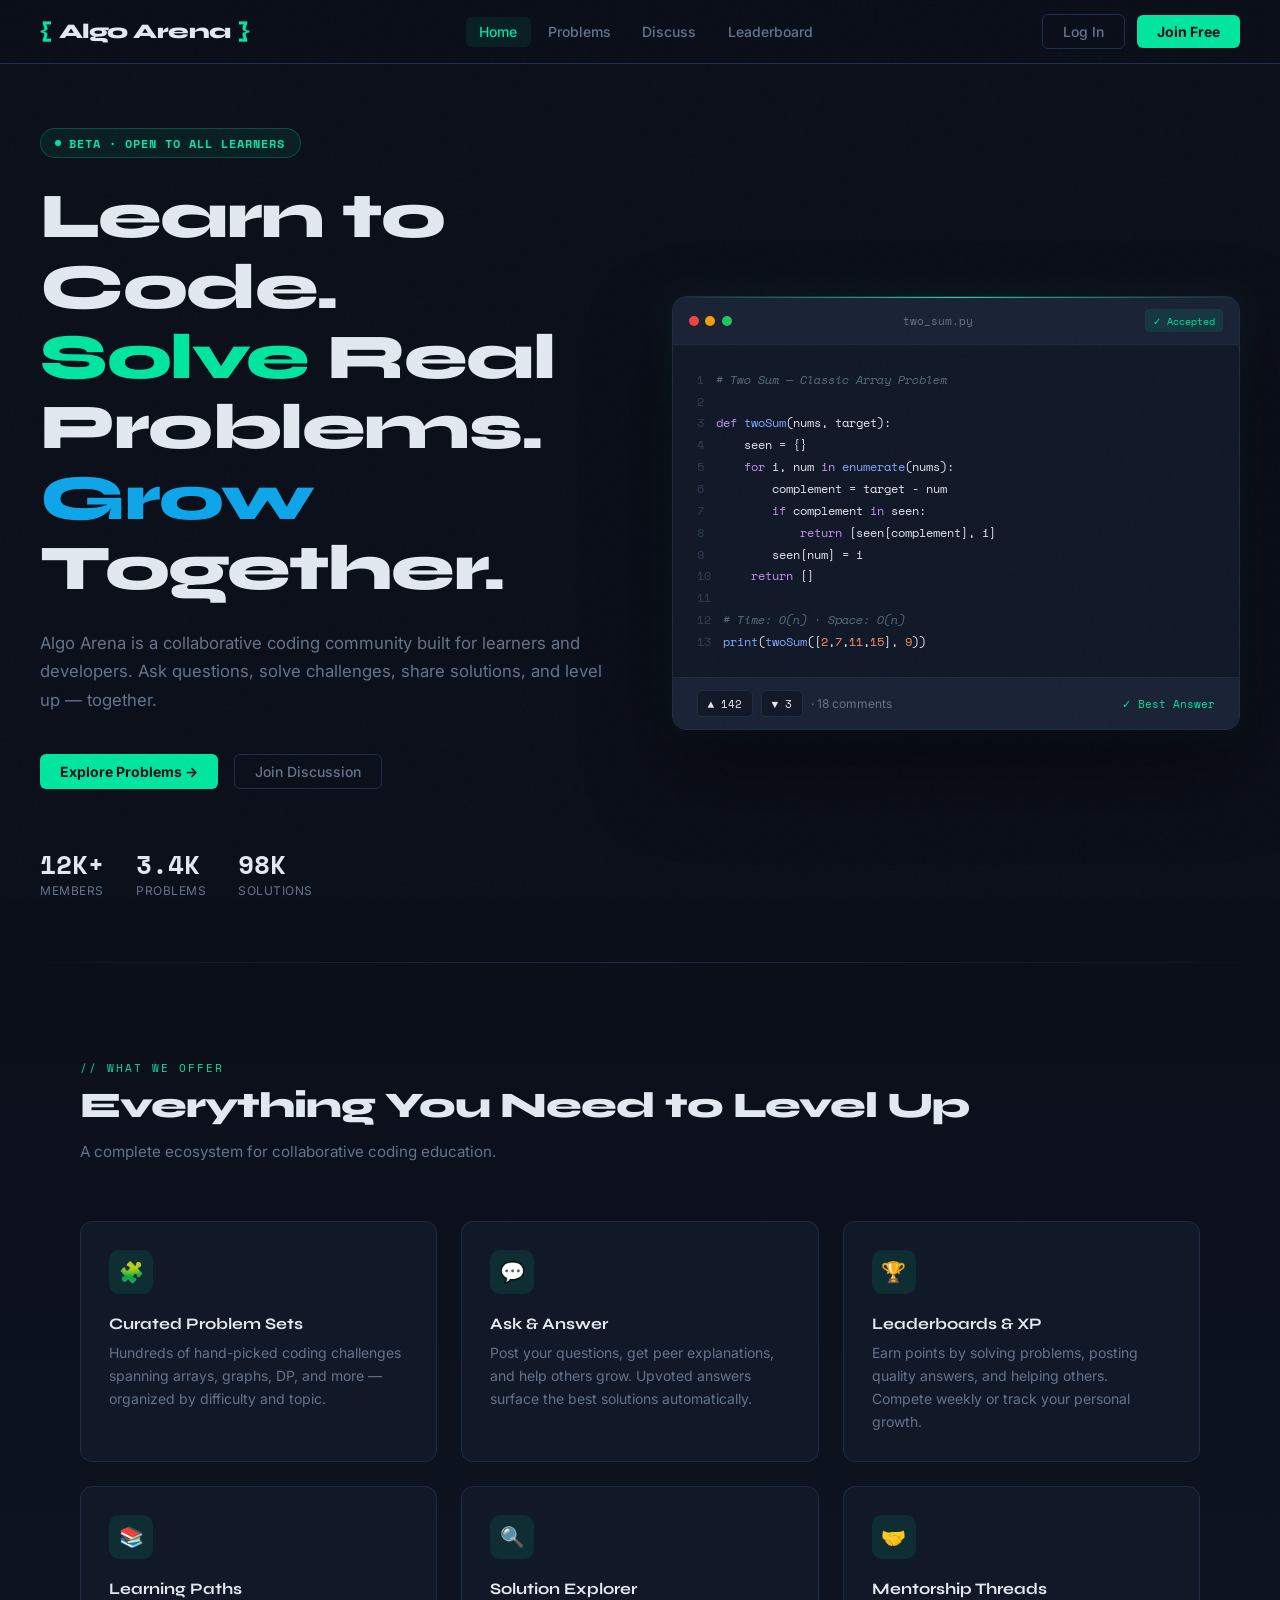
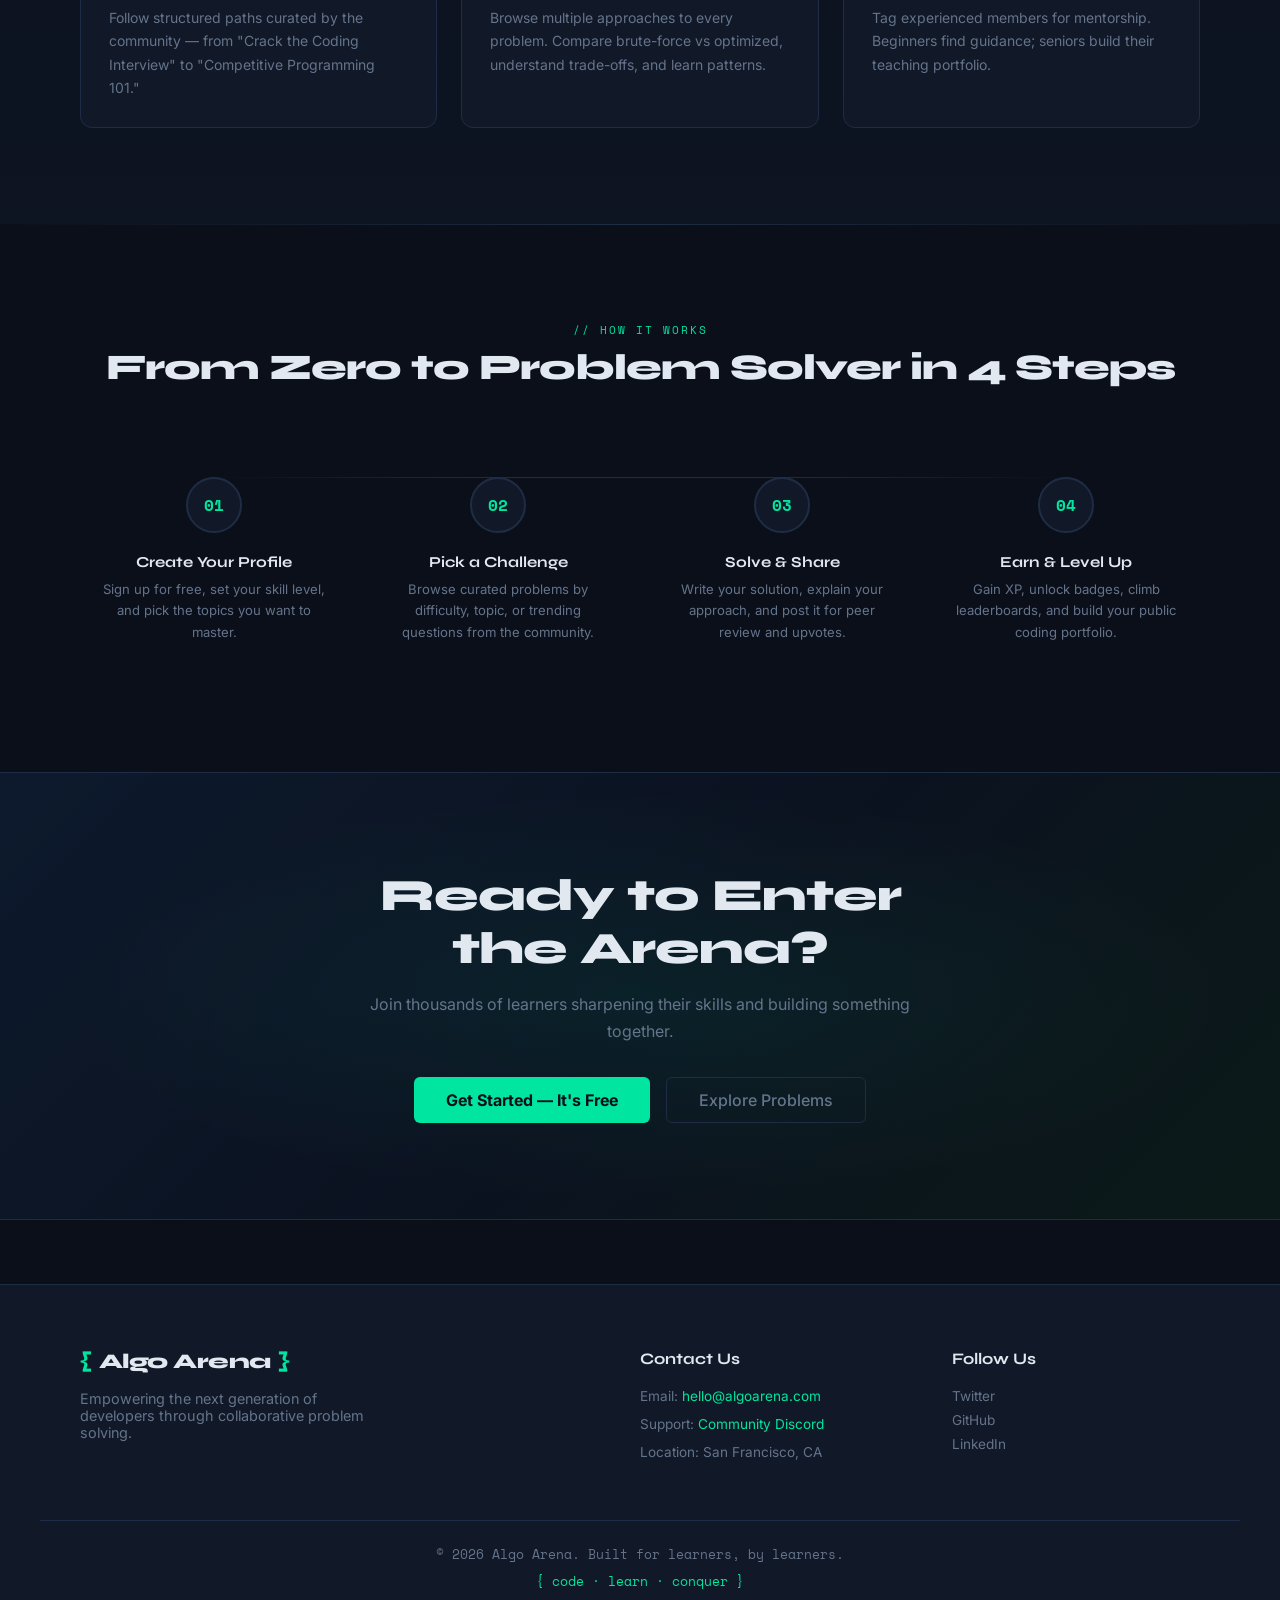
==== commit c771431b: "contact details" ====
--- a/index.html
+++ b/index.html
@@ -374,12 +374,7 @@
   </div>
 </div>
 
-<footer>
-  <div class="footer-bottom">
-    <span>© 2026 Algo Arena. Built for learners, by learners.</span>
-    <span style="color:var(--accent);">{ code · learn · conquer }</span>
-  </div>
-  
+<footer class="main-footer">
   <div class="container footer-content">
     <div class="footer-brand">
       <a href="index.html" class="nav-logo"><span class="bracket">{</span>Algo Arena<span class="bracket">}</span></a>
@@ -411,7 +406,6 @@
       <span class="footer-tagline">{ code · learn · conquer }</span>
     </div>
   </div>
-
 </footer>
 
 </body>
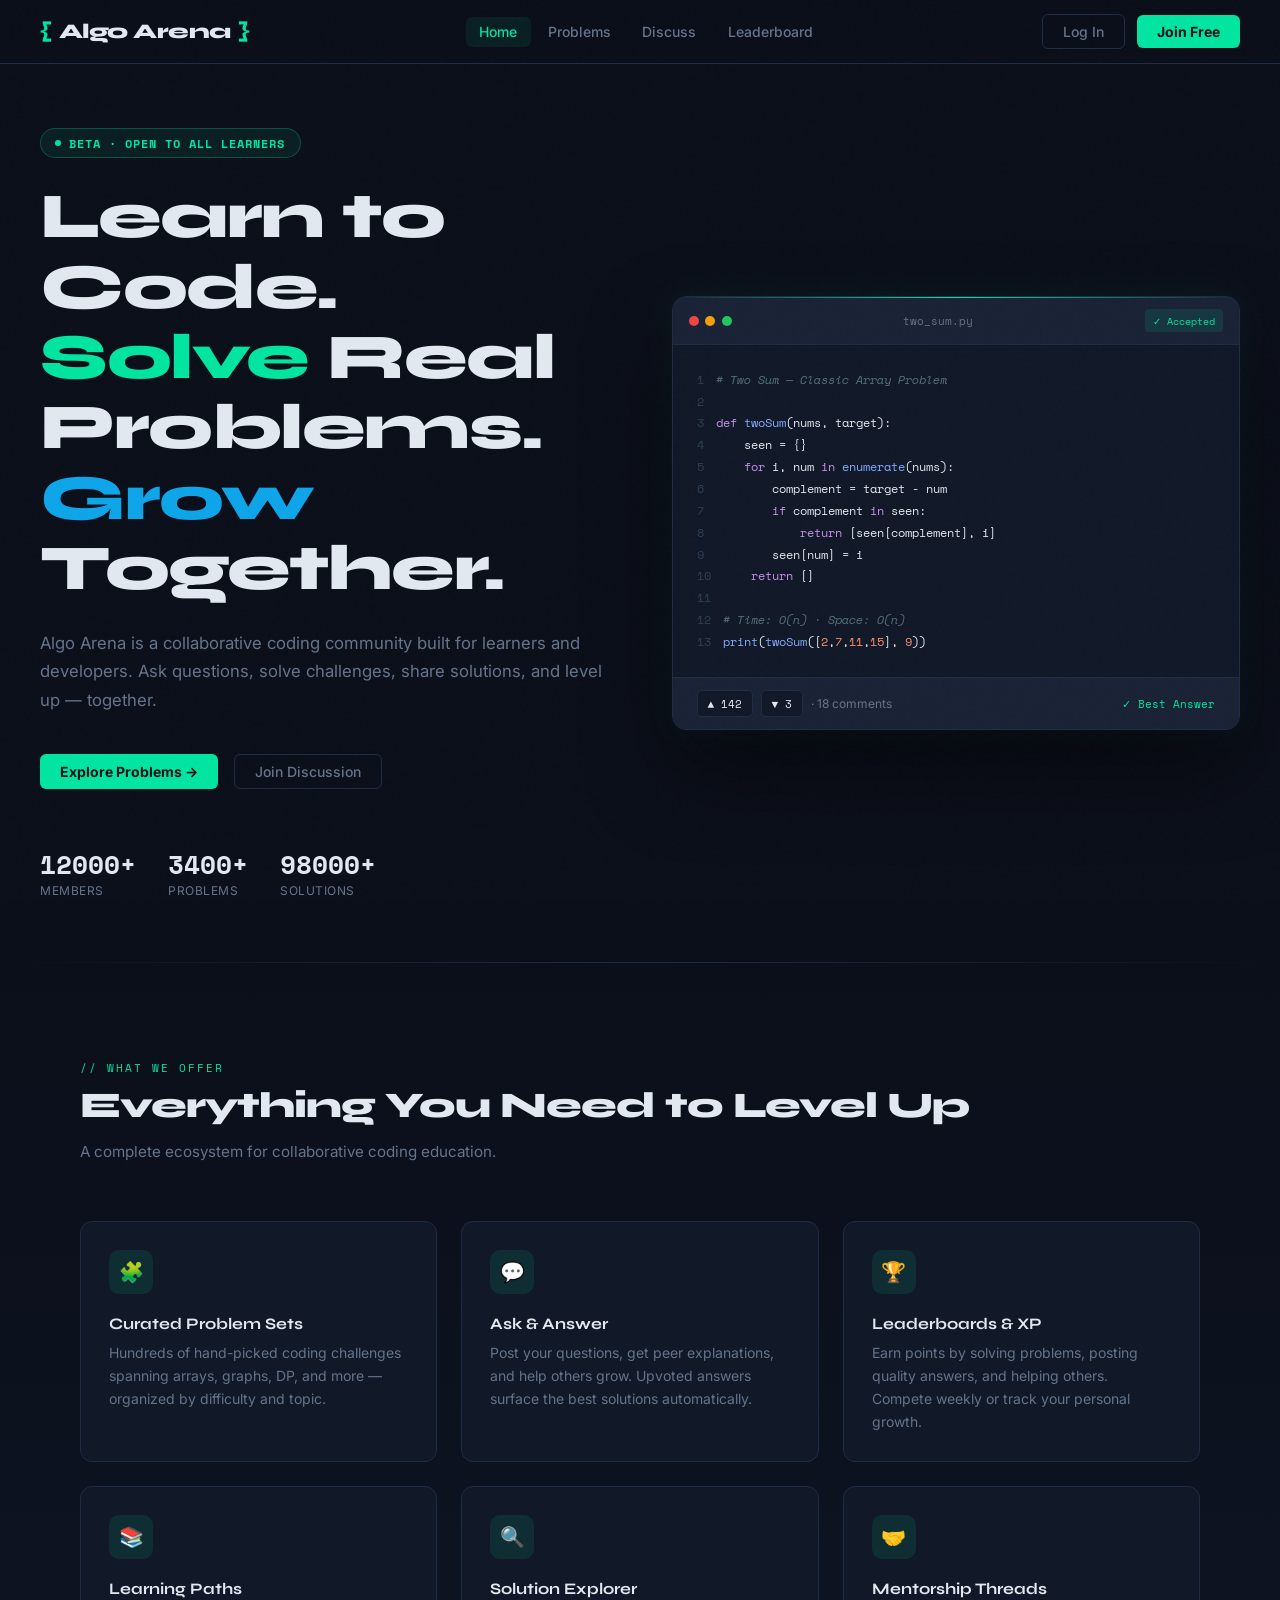
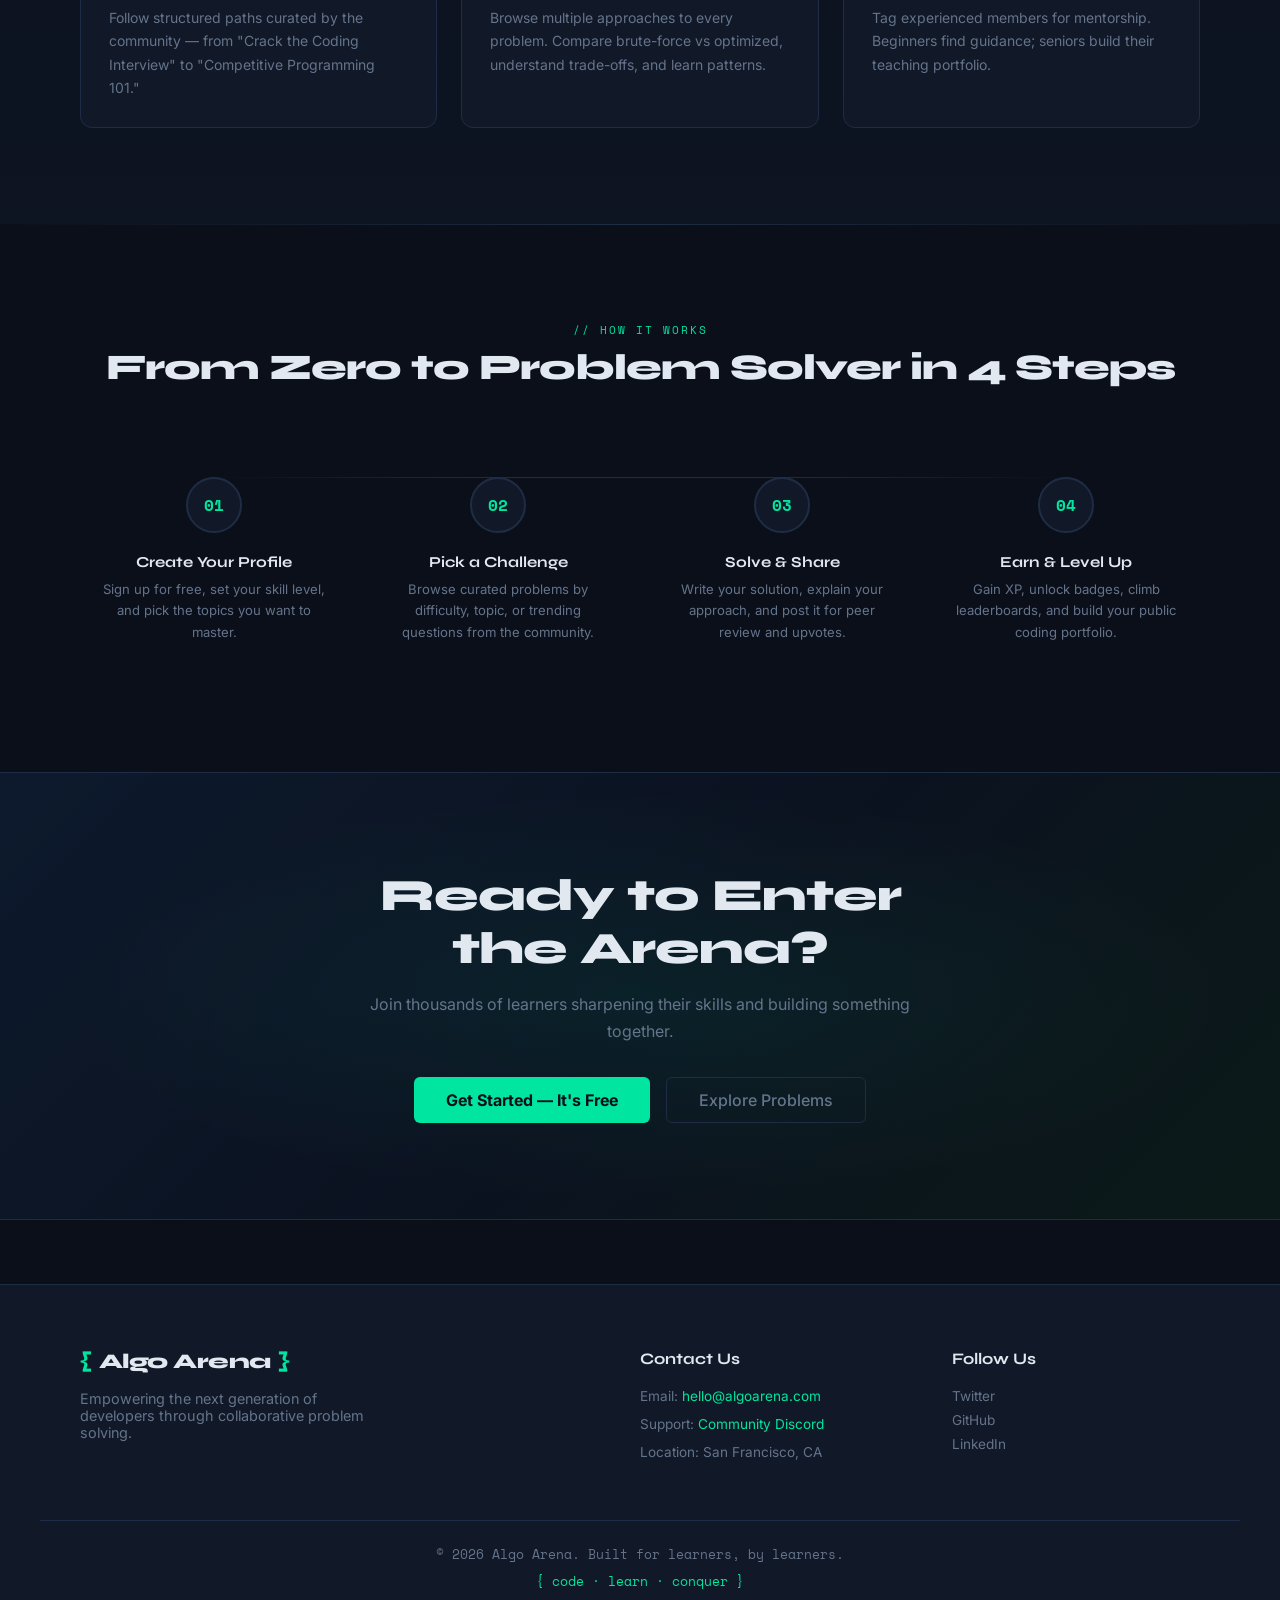
==== commit 4c30780d: "update" ====
--- a/index.html
+++ b/index.html
@@ -289,10 +289,21 @@
         <a href="discussions.html" class="btn btn-ghost">Join Discussion</a>
       </div>
       <div class="hero-stats">
-        <div><div class="stat-num">12K+</div><div class="stat-label">Members</div></div>
-        <div><div class="stat-num">3.4K</div><div class="stat-label">Problems</div></div>
-        <div><div class="stat-num">98K</div><div class="stat-label">Solutions</div></div>
-      </div>
+  <div>
+    <div id="stat-members" class="stat-num">0</div>
+    <div class="stat-label">Members</div>
+  </div>
+
+  <div>
+    <div id="stat-problems" class="stat-num">0</div>
+    <div class="stat-label">Problems</div>
+  </div>
+
+  <div>
+    <div id="stat-solutions" class="stat-num">0</div>
+    <div class="stat-label">Solutions</div>
+  </div>
+</div>
     </div>
     <div class="code-card">
       <div class="code-header">
@@ -408,5 +419,68 @@
   </div>
 </footer>
 
+<script>
+
+
+document.addEventListener("DOMContentLoaded", function () {
+
+    
+      //  1. NUMBER ANIMATION
+    
+    function animateNumber(element, finalNumber) {
+        let current = 0;
+
+        let interval = setInterval(() => {
+            current += Math.ceil(finalNumber / 50);
+
+            if (current >= finalNumber) {
+                current = finalNumber;
+                clearInterval(interval);
+            }
+
+            element.textContent = current + "+";
+        }, 30);
+    }
+
+    animateNumber(document.getElementById("stat-members"), 12000);
+    animateNumber(document.getElementById("stat-problems"), 3400);
+    animateNumber(document.getElementById("stat-solutions"), 98000);
+
+
+    
+      //  2. BUTTON CLICK
+    
+    const exploreBtn = document.querySelector(".btn-primary");
+
+    exploreBtn.addEventListener("click", function () {
+        alert("🚀 Let's start solving problems!");
+    });
+
+
+    
+      //  3. VOTE BUTTONS
+    
+    document.body.addEventListener("click", function (e) {
+
+        if (e.target.classList.contains("vote-btn")) {
+
+            let text = e.target.textContent;
+            let number = parseInt(text.replace(/\D/g, ""));
+
+            if (e.target.classList.contains("up")) {
+                number++;
+                e.target.textContent = "▲ " + number;
+            } else {
+                number--;
+                e.target.textContent = "▼ " + number;
+            }
+        }
+
+    });
+
+});
+
+</script>
+
 </body>
 </html>
